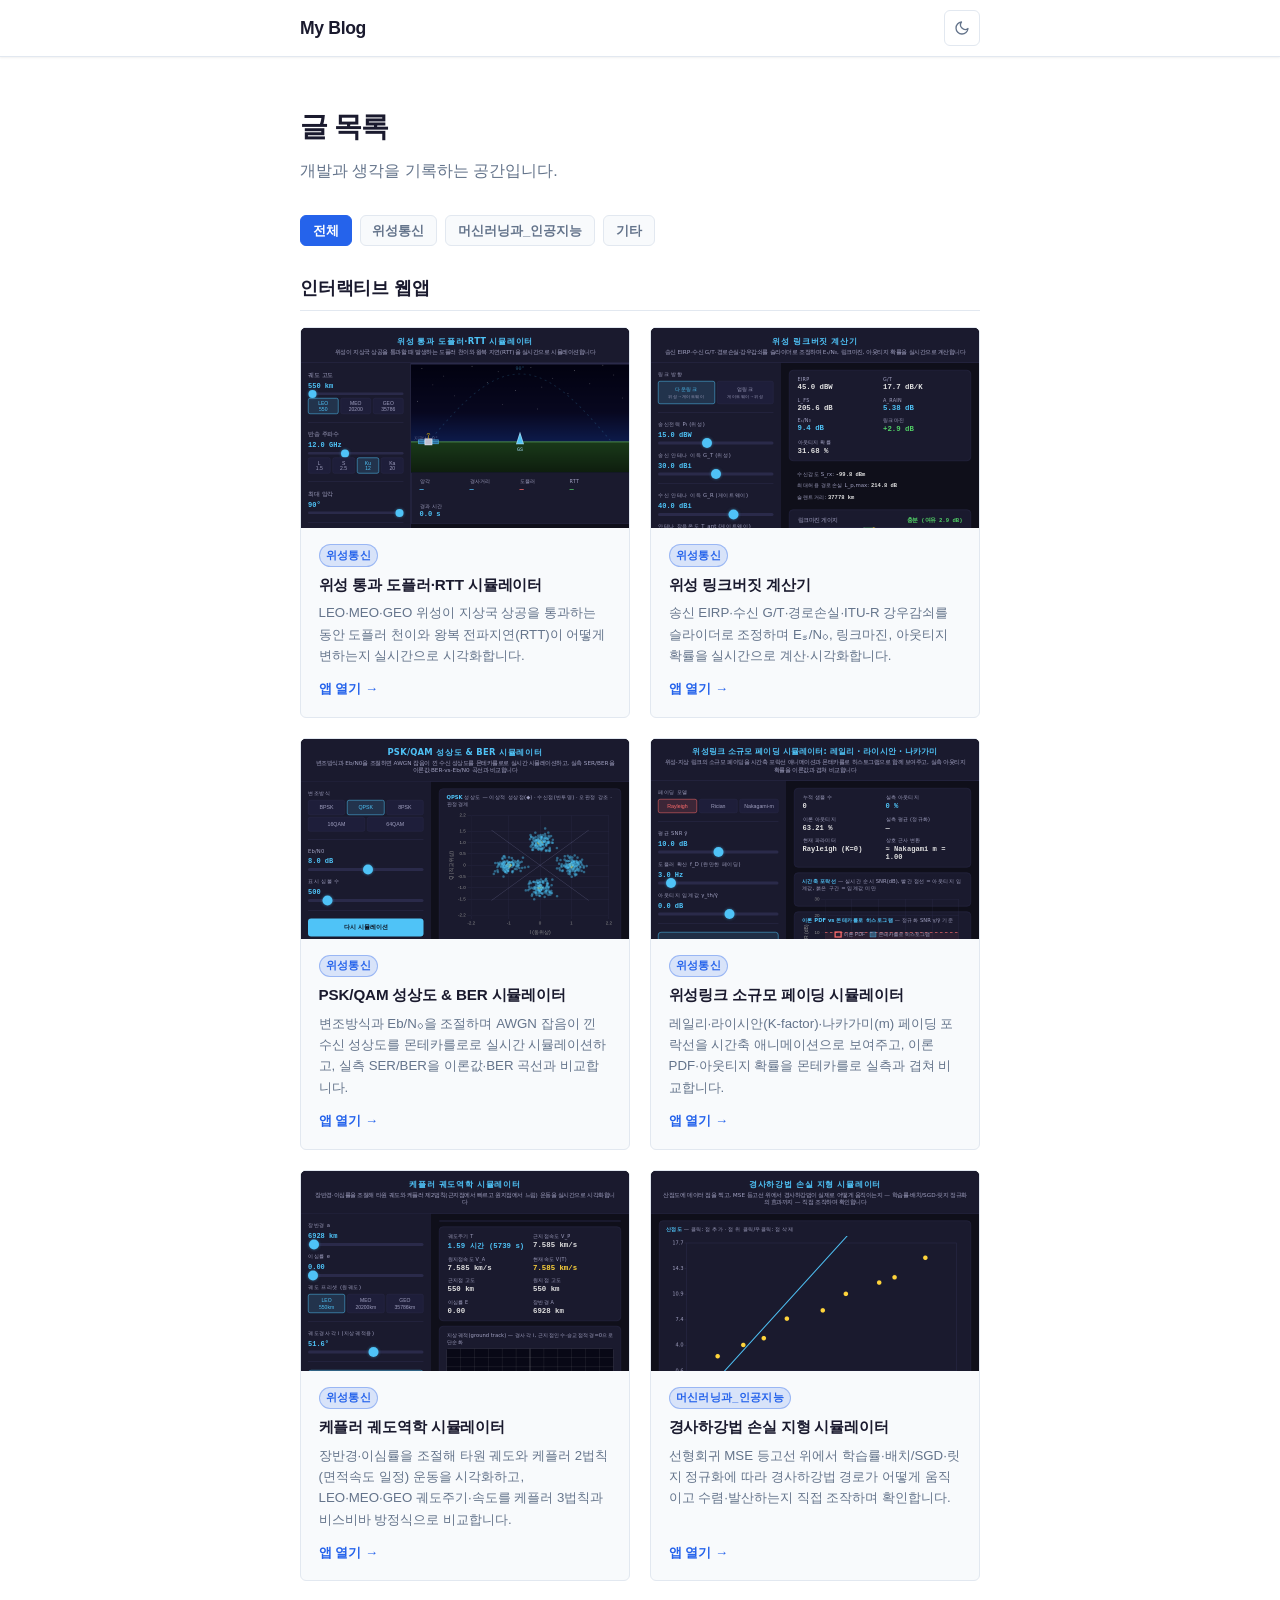
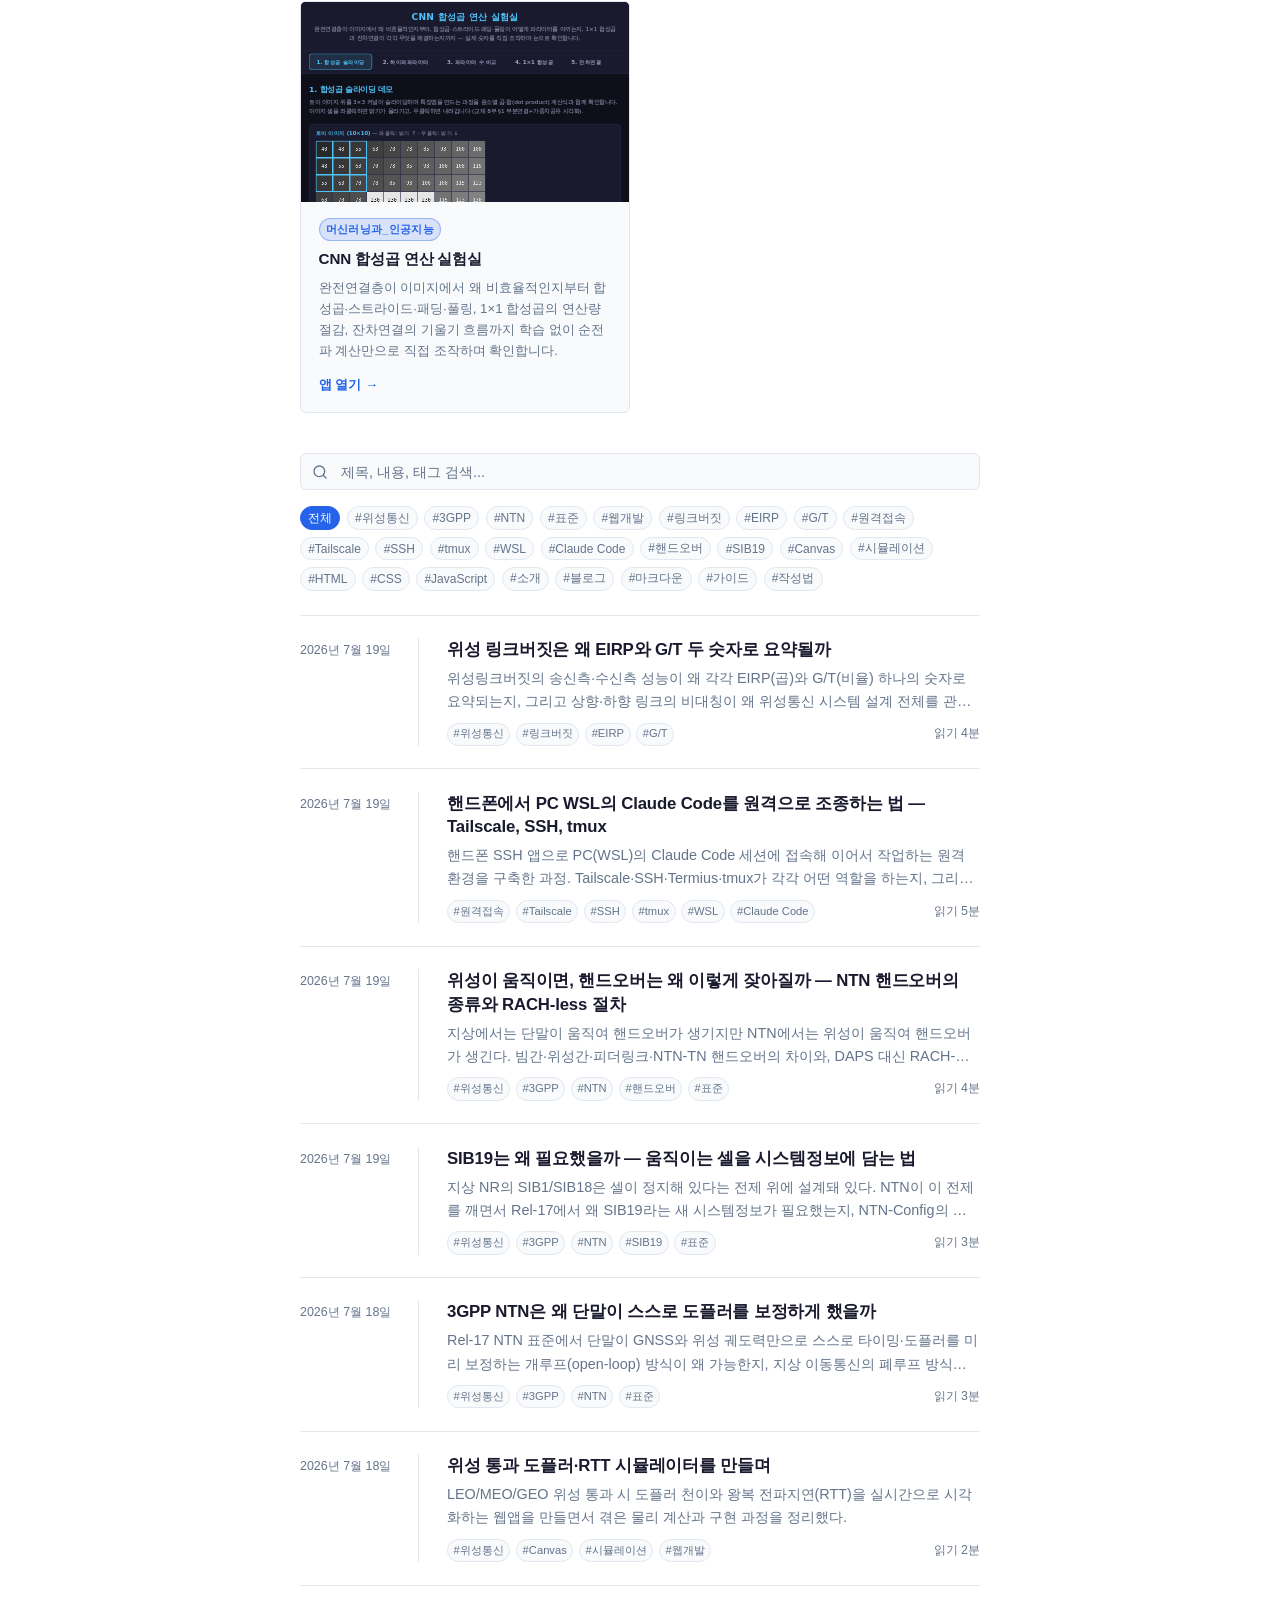
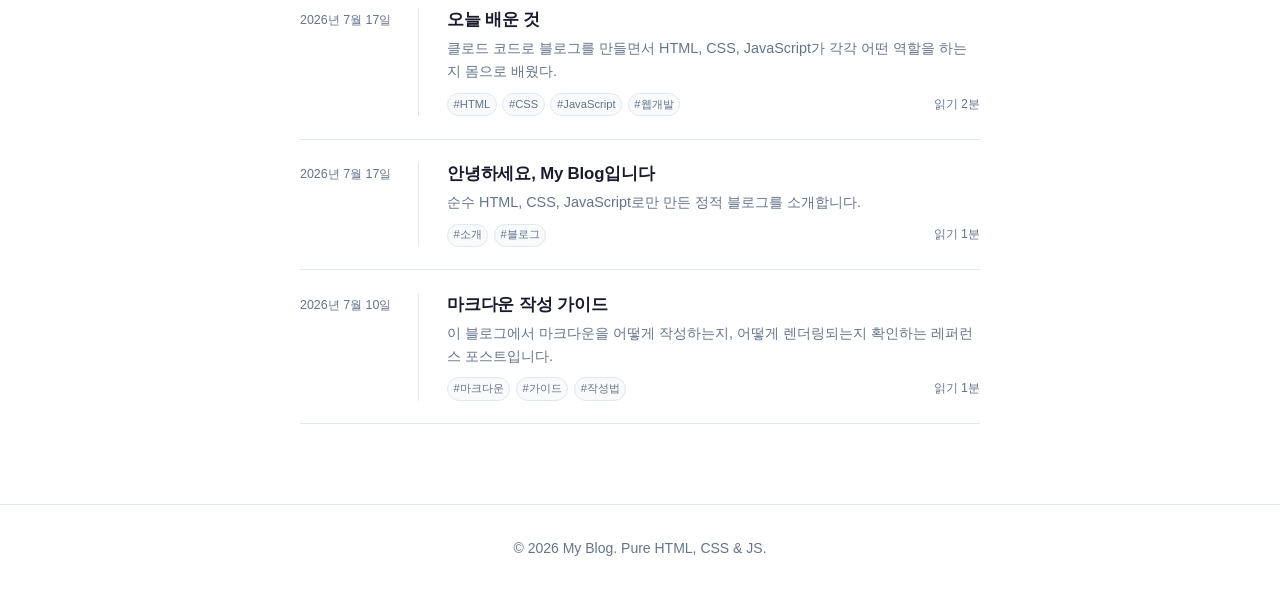
==== index.html @ fb51aaff "머신러닝 웹앱 추가: cnn-conv-lab (CNN 합성곱 연산 실험실) apps/cnn-conv-lab/: 합성곱 슬라이딩, 스트라이드/패딩/풀링, 완전연결 vs 합성곱 파라미" ====
<!DOCTYPE html>
<html lang="ko">
<head>
  <meta charset="UTF-8">
  <meta name="viewport" content="width=device-width, initial-scale=1.0">
  <title>My Blog</title>
  <link rel="stylesheet" href="css/style.css">
  <link rel="stylesheet" href="css/home.css">
  <!-- 다크 모드 깜빡임 방지: DOM 파싱 전 즉시 실행 -->
  <script src="js/theme.js"></script>
</head>
<body>
  <header class="site-header">
    <div class="container">
      <a href="index.html" class="site-title">My Blog</a>
      <div class="header-actions">
        <button id="theme-toggle" aria-label="다크 모드 전환" title="테마 전환">
          <svg class="icon-sun" width="16" height="16" viewBox="0 0 24 24" fill="none"
               stroke="currentColor" stroke-width="2" stroke-linecap="round" stroke-linejoin="round">
            <circle cx="12" cy="12" r="5"/>
            <line x1="12" y1="1" x2="12" y2="3"/>
            <line x1="12" y1="21" x2="12" y2="23"/>
            <line x1="4.22" y1="4.22" x2="5.64" y2="5.64"/>
            <line x1="18.36" y1="18.36" x2="19.78" y2="19.78"/>
            <line x1="1" y1="12" x2="3" y2="12"/>
            <line x1="21" y1="12" x2="23" y2="12"/>
            <line x1="4.22" y1="19.78" x2="5.64" y2="18.36"/>
            <line x1="18.36" y1="5.64" x2="19.78" y2="4.22"/>
          </svg>
          <svg class="icon-moon" width="16" height="16" viewBox="0 0 24 24" fill="none"
               stroke="currentColor" stroke-width="2" stroke-linecap="round" stroke-linejoin="round">
            <path d="M21 12.79A9 9 0 1 1 11.21 3 7 7 0 0 0 21 12.79z"/>
          </svg>
        </button>
      </div>
    </div>
  </header>

  <main>
    <div class="container">
      <section class="hero">
        <h1 class="hero-title">글 목록</h1>
        <p class="hero-desc">개발과 생각을 기록하는 공간입니다.</p>
      </section>

      <div id="category-filter" class="category-filter" role="group" aria-label="카테고리 필터"></div>

      <!-- 웹앱 섹션 -->
      <section class="apps-section" id="apps-section">
        <h2 class="apps-heading">인터랙티브 웹앱</h2>
        <div class="apps-grid">

          <div class="app-card" data-category="위성통신">
            <div class="app-preview">
              <iframe src="apps/doppler-sim/index.html"
                      title="위성 통과 도플러·RTT 시뮬레이터 미리보기"
                      loading="lazy"
                      scrolling="no"
                      tabindex="-1"
                      aria-hidden="true"></iframe>
              <div class="app-preview-overlay"></div>
            </div>
            <div class="app-info">
              <span class="app-badge">위성통신</span>
              <h3 class="app-title">위성 통과 도플러·RTT 시뮬레이터</h3>
              <p class="app-desc">LEO·MEO·GEO 위성이 지상국 상공을 통과하는 동안 도플러 천이와 왕복 전파지연(RTT)이 어떻게 변하는지 실시간으로 시각화합니다.</p>
              <a href="apps/doppler-sim/index.html" class="app-link" target="_blank" rel="noopener">
                앱 열기 →
              </a>
            </div>
          </div>

          <div class="app-card" data-category="위성통신">
            <div class="app-preview">
              <iframe src="apps/link-budget-calc/index.html"
                      title="위성 링크버짓 계산기 미리보기"
                      loading="lazy"
                      scrolling="no"
                      tabindex="-1"
                      aria-hidden="true"></iframe>
              <div class="app-preview-overlay"></div>
            </div>
            <div class="app-info">
              <span class="app-badge">위성통신</span>
              <h3 class="app-title">위성 링크버짓 계산기</h3>
              <p class="app-desc">송신 EIRP·수신 G/T·경로손실·ITU-R 강우감쇠를 슬라이더로 조정하며 Eₛ/N₀, 링크마진, 아웃티지 확률을 실시간으로 계산·시각화합니다.</p>
              <a href="apps/link-budget-calc/index.html" class="app-link" target="_blank" rel="noopener">
                앱 열기 →
              </a>
            </div>
          </div>

          <div class="app-card" data-category="위성통신">
            <div class="app-preview">
              <iframe src="apps/constellation-sim/index.html"
                      title="PSK/QAM 성상도 & BER 시뮬레이터 미리보기"
                      loading="lazy"
                      scrolling="no"
                      tabindex="-1"
                      aria-hidden="true"></iframe>
              <div class="app-preview-overlay"></div>
            </div>
            <div class="app-info">
              <span class="app-badge">위성통신</span>
              <h3 class="app-title">PSK/QAM 성상도 & BER 시뮬레이터</h3>
              <p class="app-desc">변조방식과 Eb/N₀을 조절하며 AWGN 잡음이 낀 수신 성상도를 몬테카를로로 실시간 시뮬레이션하고, 실측 SER/BER을 이론값·BER 곡선과 비교합니다.</p>
              <a href="apps/constellation-sim/index.html" class="app-link" target="_blank" rel="noopener">
                앱 열기 →
              </a>
            </div>
          </div>

          <div class="app-card" data-category="위성통신">
            <div class="app-preview">
              <iframe src="apps/fading-channel-sim/index.html"
                      title="위성링크 소규모 페이딩 시뮬레이터 미리보기"
                      loading="lazy"
                      scrolling="no"
                      tabindex="-1"
                      aria-hidden="true"></iframe>
              <div class="app-preview-overlay"></div>
            </div>
            <div class="app-info">
              <span class="app-badge">위성통신</span>
              <h3 class="app-title">위성링크 소규모 페이딩 시뮬레이터</h3>
              <p class="app-desc">레일리·라이시안(K-factor)·나카가미(m) 페이딩 포락선을 시간축 애니메이션으로 보여주고, 이론 PDF·아웃티지 확률을 몬테카를로 실측과 겹쳐 비교합니다.</p>
              <a href="apps/fading-channel-sim/index.html" class="app-link" target="_blank" rel="noopener">
                앱 열기 →
              </a>
            </div>
          </div>

          <div class="app-card" data-category="위성통신">
            <div class="app-preview">
              <iframe src="apps/kepler-orbit-sim/index.html"
                      title="케플러 궤도역학 시뮬레이터 미리보기"
                      loading="lazy"
                      scrolling="no"
                      tabindex="-1"
                      aria-hidden="true"></iframe>
              <div class="app-preview-overlay"></div>
            </div>
            <div class="app-info">
              <span class="app-badge">위성통신</span>
              <h3 class="app-title">케플러 궤도역학 시뮬레이터</h3>
              <p class="app-desc">장반경·이심률을 조절해 타원 궤도와 케플러 2법칙(면적속도 일정) 운동을 시각화하고, LEO·MEO·GEO 궤도주기·속도를 케플러 3법칙과 비스비바 방정식으로 비교합니다.</p>
              <a href="apps/kepler-orbit-sim/index.html" class="app-link" target="_blank" rel="noopener">
                앱 열기 →
              </a>
            </div>
          </div>

          <div class="app-card" data-category="머신러닝과_인공지능">
            <div class="app-preview">
              <iframe src="apps/gradient-descent-lab/index.html"
                      title="경사하강법 손실 지형 시뮬레이터 미리보기"
                      loading="lazy"
                      scrolling="no"
                      tabindex="-1"
                      aria-hidden="true"></iframe>
              <div class="app-preview-overlay"></div>
            </div>
            <div class="app-info">
              <span class="app-badge">머신러닝과_인공지능</span>
              <h3 class="app-title">경사하강법 손실 지형 시뮬레이터</h3>
              <p class="app-desc">선형회귀 MSE 등고선 위에서 학습률·배치/SGD·릿지 정규화에 따라 경사하강법 경로가 어떻게 움직이고 수렴·발산하는지 직접 조작하며 확인합니다.</p>
              <a href="apps/gradient-descent-lab/index.html" class="app-link" target="_blank" rel="noopener">
                앱 열기 →
              </a>
            </div>
          </div>

          <div class="app-card" data-category="머신러닝과_인공지능">
            <div class="app-preview">
              <iframe src="apps/cnn-conv-lab/index.html"
                      title="CNN 합성곱 연산 실험실 미리보기"
                      loading="lazy"
                      scrolling="no"
                      tabindex="-1"
                      aria-hidden="true"></iframe>
              <div class="app-preview-overlay"></div>
            </div>
            <div class="app-info">
              <span class="app-badge">머신러닝과_인공지능</span>
              <h3 class="app-title">CNN 합성곱 연산 실험실</h3>
              <p class="app-desc">완전연결층이 이미지에서 왜 비효율적인지부터 합성곱·스트라이드·패딩·풀링, 1×1 합성곱의 연산량 절감, 잔차연결의 기울기 흐름까지 학습 없이 순전파 계산만으로 직접 조작하며 확인합니다.</p>
              <a href="apps/cnn-conv-lab/index.html" class="app-link" target="_blank" rel="noopener">
                앱 열기 →
              </a>
            </div>
          </div>

        </div>
      </section>

      <div class="toolbar">
        <div class="search-wrap">
          <svg class="search-icon" width="16" height="16" viewBox="0 0 24 24" fill="none"
               stroke="currentColor" stroke-width="2" stroke-linecap="round" stroke-linejoin="round">
            <circle cx="11" cy="11" r="8"/>
            <line x1="21" y1="21" x2="16.65" y2="16.65"/>
          </svg>
          <input id="search" type="search" class="search-input"
                 placeholder="제목, 내용, 태그 검색..." autocomplete="off">
        </div>
      </div>

      <div id="tag-filter" class="tag-filter" role="group" aria-label="태그 필터"></div>

      <div id="post-list" class="archive" aria-live="polite">
        <p class="loading-msg">포스트를 불러오는 중...</p>
      </div>
    </div>
  </main>

  <footer class="site-footer">
    <div class="container">
      <p>&copy; 2026 My Blog. Pure HTML, CSS &amp; JS.</p>
    </div>
  </footer>

  <script src="js/home.js"></script>
</body>
</html>
---- css/style.css ----
/* ──────────────────────────────────────────
   CSS 변수 — 라이트 테마 (기본)
────────────────────────────────────────── */
:root {
  --bg:           #ffffff;
  --bg-secondary: #f8fafc;
  --bg-hover:     #f1f5f9;
  --text:         #1a1a2e;
  --text-muted:   #64748b;
  --accent:       #2563eb;
  --accent-hover: #1d4ed8;
  --border:       #e2e8f0;
  --code-bg:      #f1f5f9;
  --shadow-sm:    0 1px 2px rgba(0,0,0,.06);
  --shadow:       0 2px 8px rgba(0,0,0,.08);

  --font-body: -apple-system, BlinkMacSystemFont, 'Segoe UI', 'Noto Sans KR',
               'Apple SD Gothic Neo', sans-serif;
  --font-mono: 'JetBrains Mono', 'Fira Code', 'Cascadia Code', 'Consolas', monospace;

  --max-width: 720px;
  --radius:    6px;
  --transition: 0.15s ease;
}

/* 다크 테마 — 수동 토글 */
:root[data-theme="dark"] {
  --bg:           #0f172a;
  --bg-secondary: #1e293b;
  --bg-hover:     #273548;
  --text:         #e2e8f0;
  --text-muted:   #94a3b8;
  --accent:       #60a5fa;
  --accent-hover: #93c5fd;
  --border:       #334155;
  --code-bg:      #1e293b;
  --shadow-sm:    0 1px 2px rgba(0,0,0,.3);
  --shadow:       0 2px 8px rgba(0,0,0,.4);
}

/* 다크 테마 — 시스템 설정 (수동 라이트 고정이 아닌 경우) */
@media (prefers-color-scheme: dark) {
  :root:not([data-theme="light"]) {
    --bg:           #0f172a;
    --bg-secondary: #1e293b;
    --bg-hover:     #273548;
    --text:         #e2e8f0;
    --text-muted:   #94a3b8;
    --accent:       #60a5fa;
    --accent-hover: #93c5fd;
    --border:       #334155;
    --code-bg:      #1e293b;
    --shadow-sm:    0 1px 2px rgba(0,0,0,.3);
    --shadow:       0 2px 8px rgba(0,0,0,.4);
  }
}

/* ──────────────────────────────────────────
   리셋 & 기본
────────────────────────────────────────── */
*, *::before, *::after {
  box-sizing: border-box;
  margin: 0;
  padding: 0;
}

html {
  scroll-behavior: smooth;
}

body {
  background-color: var(--bg);
  color: var(--text);
  font-family: var(--font-body);
  font-size: 16px;
  line-height: 1.6;
  transition: background-color var(--transition), color var(--transition);
  -webkit-font-smoothing: antialiased;
}

a {
  color: var(--accent);
  text-decoration: none;
  transition: color var(--transition);
}
a:hover {
  color: var(--accent-hover);
}

img {
  max-width: 100%;
  height: auto;
  display: block;
}

/* ──────────────────────────────────────────
   레이아웃 컨테이너
────────────────────────────────────────── */
.container {
  max-width: var(--max-width);
  margin: 0 auto;
  padding: 0 1.25rem;
}

/* ──────────────────────────────────────────
   사이트 헤더
────────────────────────────────────────── */
.site-header {
  position: sticky;
  top: 0;
  z-index: 100;
  background: var(--bg);
  border-bottom: 1px solid var(--border);
  box-shadow: var(--shadow-sm);
  transition: background-color var(--transition), border-color var(--transition);
}

.site-header .container {
  display: flex;
  align-items: center;
  justify-content: space-between;
  height: 56px;
}

.site-title {
  font-size: 1.1rem;
  font-weight: 700;
  color: var(--text);
  letter-spacing: -0.02em;
}
.site-title:hover {
  color: var(--accent);
}

.header-actions {
  display: flex;
  align-items: center;
  gap: 0.5rem;
}

/* ──────────────────────────────────────────
   다크 모드 토글 버튼
────────────────────────────────────────── */
#theme-toggle {
  display: flex;
  align-items: center;
  justify-content: center;
  width: 36px;
  height: 36px;
  border: 1px solid var(--border);
  border-radius: var(--radius);
  background: transparent;
  color: var(--text-muted);
  cursor: pointer;
  transition: background-color var(--transition), border-color var(--transition),
              color var(--transition);
  font-size: 1rem;
}
#theme-toggle:hover {
  background: var(--bg-hover);
  color: var(--text);
}
/* 현재 테마에 맞는 아이콘만 보임 */
#theme-toggle .icon-sun  { display: none; }
#theme-toggle .icon-moon { display: block; }
:root[data-theme="dark"] #theme-toggle .icon-sun  { display: block; }
:root[data-theme="dark"] #theme-toggle .icon-moon { display: none; }
@media (prefers-color-scheme: dark) {
  :root:not([data-theme="light"]) #theme-toggle .icon-sun  { display: block; }
  :root:not([data-theme="light"]) #theme-toggle .icon-moon { display: none; }
}

/* ──────────────────────────────────────────
   사이트 푸터
────────────────────────────────────────── */
.site-footer {
  margin-top: 5rem;
  padding: 2rem 0;
  border-top: 1px solid var(--border);
  text-align: center;
  color: var(--text-muted);
  font-size: 0.875rem;
}

/* ──────────────────────────────────────────
   태그 칩
────────────────────────────────────────── */
.tag-chip {
  display: inline-block;
  padding: 0.2em 0.6em;
  background: var(--bg-secondary);
  border: 1px solid var(--border);
  border-radius: 999px;
  font-size: 0.75rem;
  color: var(--text-muted);
  cursor: pointer;
  transition: background-color var(--transition), border-color var(--transition),
              color var(--transition);
  white-space: nowrap;
}
.tag-chip:hover,
.tag-chip.active {
  background: var(--accent);
  border-color: var(--accent);
  color: #fff;
}

/* ──────────────────────────────────────────
   highlight.js 테마 전환
────────────────────────────────────────── */
.hljs-theme-dark  { display: none; }
.hljs-theme-light { display: block; }

:root[data-theme="dark"] .hljs-theme-dark  { display: block; }
:root[data-theme="dark"] .hljs-theme-light { display: none; }
@media (prefers-color-scheme: dark) {
  :root:not([data-theme="light"]) .hljs-theme-dark  { display: block; }
  :root:not([data-theme="light"]) .hljs-theme-light { display: none; }
}

/* ──────────────────────────────────────────
   반응형 공통
────────────────────────────────────────── */
@media (max-width: 640px) {
  .site-header .container {
    height: 50px;
  }
  .site-title {
    font-size: 1rem;
  }
}
---- css/home.css ----
/* ──────────────────────────────────────────
   홈 — 히어로
────────────────────────────────────────── */
.hero {
  padding: 3rem 0 2rem;
}

.hero-title {
  font-size: 1.75rem;
  font-weight: 700;
  letter-spacing: -0.03em;
  color: var(--text);
}

.hero-desc {
  margin-top: 0.5rem;
  color: var(--text-muted);
  font-size: 1rem;
}

/* ──────────────────────────────────────────
   카테고리 필터
────────────────────────────────────────── */
.category-filter {
  display: flex;
  flex-wrap: wrap;
  gap: 0.5rem;
  margin-bottom: 1.75rem;
  min-height: 1px;
}

.category-tab {
  display: inline-block;
  padding: 0.4em 0.9em;
  background: var(--bg-secondary);
  border: 1px solid var(--border);
  border-radius: var(--radius);
  font-size: 0.82rem;
  font-weight: 600;
  color: var(--text-muted);
  cursor: pointer;
  transition: background-color var(--transition), border-color var(--transition),
              color var(--transition);
  white-space: nowrap;
}

.category-tab:hover,
.category-tab.active {
  background: var(--accent);
  border-color: var(--accent);
  color: #fff;
}

/* ──────────────────────────────────────────
   웹앱 섹션
────────────────────────────────────────── */
.apps-section {
  margin-bottom: 2.5rem;
}

.apps-heading {
  font-size: 1.1rem;
  font-weight: 700;
  color: var(--text);
  letter-spacing: -0.01em;
  margin-bottom: 1rem;
  padding-bottom: 0.5rem;
  border-bottom: 1px solid var(--border);
}

.apps-grid {
  display: grid;
  grid-template-columns: repeat(auto-fill, minmax(300px, 1fr));
  gap: 1.25rem;
}

.app-card {
  border: 1px solid var(--border);
  border-radius: var(--radius);
  overflow: hidden;
  background: var(--bg-secondary);
  transition: border-color var(--transition), box-shadow var(--transition);
  display: flex;
  flex-direction: column;
}

.app-card:hover {
  border-color: var(--accent);
  box-shadow: 0 4px 16px color-mix(in srgb, var(--accent) 12%, transparent);
}

.app-preview {
  position: relative;
  height: 200px;
  overflow: hidden;
  background: #0f0f1a;
}

.app-preview iframe {
  width: 200%;
  height: 200%;
  transform: scale(0.5);
  transform-origin: top left;
  border: none;
  pointer-events: none;
  display: block;
}

.app-preview-overlay {
  position: absolute;
  inset: 0;
  cursor: default;
}

.app-info {
  padding: 1rem 1.1rem 1.1rem;
  display: flex;
  flex-direction: column;
  gap: 0.45rem;
  flex: 1;
}

.app-badge {
  display: inline-block;
  font-size: 0.68rem;
  font-weight: 600;
  padding: 0.15em 0.55em;
  background: color-mix(in srgb, var(--accent) 15%, transparent);
  color: var(--accent);
  border: 1px solid color-mix(in srgb, var(--accent) 35%, transparent);
  border-radius: 999px;
  letter-spacing: 0.03em;
  align-self: flex-start;
}

.app-title {
  font-size: 0.95rem;
  font-weight: 600;
  color: var(--text);
  line-height: 1.4;
  letter-spacing: -0.01em;
}

.app-desc {
  font-size: 0.83rem;
  color: var(--text-muted);
  line-height: 1.6;
  flex: 1;
}

.app-link {
  display: inline-block;
  margin-top: 0.3rem;
  font-size: 0.82rem;
  font-weight: 600;
  color: var(--accent);
  text-decoration: none;
  transition: opacity var(--transition);
}

.app-link:hover {
  opacity: 0.75;
}

@media (max-width: 640px) {
  .apps-grid {
    grid-template-columns: 1fr;
  }
  .app-preview {
    height: 170px;
  }
}

/* ──────────────────────────────────────────
   툴바 (검색)
────────────────────────────────────────── */
.toolbar {
  margin-bottom: 1rem;
}

.search-wrap {
  position: relative;
}

.search-icon {
  position: absolute;
  left: 0.75rem;
  top: 50%;
  transform: translateY(-50%);
  color: var(--text-muted);
  pointer-events: none;
}

.search-input {
  width: 100%;
  padding: 0.6rem 1rem 0.6rem 2.5rem;
  background: var(--bg-secondary);
  border: 1px solid var(--border);
  border-radius: var(--radius);
  color: var(--text);
  font-family: var(--font-body);
  font-size: 0.9rem;
  transition: border-color var(--transition), box-shadow var(--transition);
  -webkit-appearance: none;
  appearance: none;
}

.search-input:focus {
  outline: none;
  border-color: var(--accent);
  box-shadow: 0 0 0 3px color-mix(in srgb, var(--accent) 15%, transparent);
}

.search-input::placeholder {
  color: var(--text-muted);
}

/* ──────────────────────────────────────────
   태그 필터
────────────────────────────────────────── */
.tag-filter {
  display: flex;
  flex-wrap: wrap;
  gap: 0.4rem;
  margin-bottom: 1.5rem;
  min-height: 1px;
}

/* ──────────────────────────────────────────
   아카이브 목록
────────────────────────────────────────── */
.archive {
  display: flex;
  flex-direction: column;
}

.loading-msg,
.empty-msg {
  padding: 3rem 0;
  text-align: center;
  color: var(--text-muted);
}

/* ──────────────────────────────────────────
   아카이브 행 — 날짜 | 구분선 | 내용
────────────────────────────────────────── */
.archive-row {
  display: grid;
  grid-template-columns: 90px 1px 1fr;
  gap: 0 1.75rem;
  padding: 1.4rem 0;
  border-bottom: 1px solid var(--border);
  text-decoration: none;
  color: var(--text);
  align-items: start;
  transition: background-color var(--transition);
}

.archive-row:first-child {
  border-top: 1px solid var(--border);
}

.archive-row:hover {
  background: var(--bg-hover);
  margin: 0 -1.25rem;
  padding-left: 1.25rem;
  padding-right: 1.25rem;
}

/* 날짜 열 */
.archive-date {
  font-size: 0.78rem;
  color: var(--text-muted);
  font-variant-numeric: tabular-nums;
  padding-top: 3px;
  line-height: 1.6;
  white-space: nowrap;
}

/* 구분선 */
.archive-sep {
  width: 1px;
  background: var(--border);
  align-self: stretch;
  transition: background-color var(--transition);
}

.archive-row:hover .archive-sep {
  background: var(--accent);
}

/* 내용 열 */
.archive-body {
  min-width: 0;
}

.archive-title {
  font-size: 1.05rem;
  font-weight: 600;
  color: var(--text);
  line-height: 1.4;
  letter-spacing: -0.01em;
  display: block;
  margin-bottom: 0.35rem;
  transition: color var(--transition);
}

.archive-row:hover .archive-title {
  color: var(--accent);
}

.archive-desc {
  font-size: 0.9rem;
  color: var(--text-muted);
  line-height: 1.6;
  margin-bottom: 0.6rem;
  display: -webkit-box;
  -webkit-line-clamp: 2;
  -webkit-box-orient: vertical;
  overflow: hidden;
}

.archive-meta {
  display: flex;
  align-items: center;
  gap: 0.35rem;
  flex-wrap: wrap;
}

.archive-meta .tag-chip {
  font-size: 0.7rem;
  padding: 0.15em 0.5em;
  cursor: default;
  pointer-events: none;
}

.archive-time {
  font-size: 0.775rem;
  color: var(--text-muted);
  margin-left: auto;
  white-space: nowrap;
  flex-shrink: 0;
}

/* ──────────────────────────────────────────
   반응형
────────────────────────────────────────── */
@media (max-width: 640px) {
  .hero {
    padding: 2rem 0 1.5rem;
  }
  .hero-title {
    font-size: 1.4rem;
  }
  .archive-row {
    grid-template-columns: 1fr;
    gap: 0.25rem;
  }
  .archive-sep { display: none; }
  .archive-date { font-size: 0.72rem; }
  .archive-row:hover {
    margin: 0 -1.25rem;
    padding-left: 1.25rem;
    padding-right: 1.25rem;
  }
  .archive-time { margin-left: 0; }
}
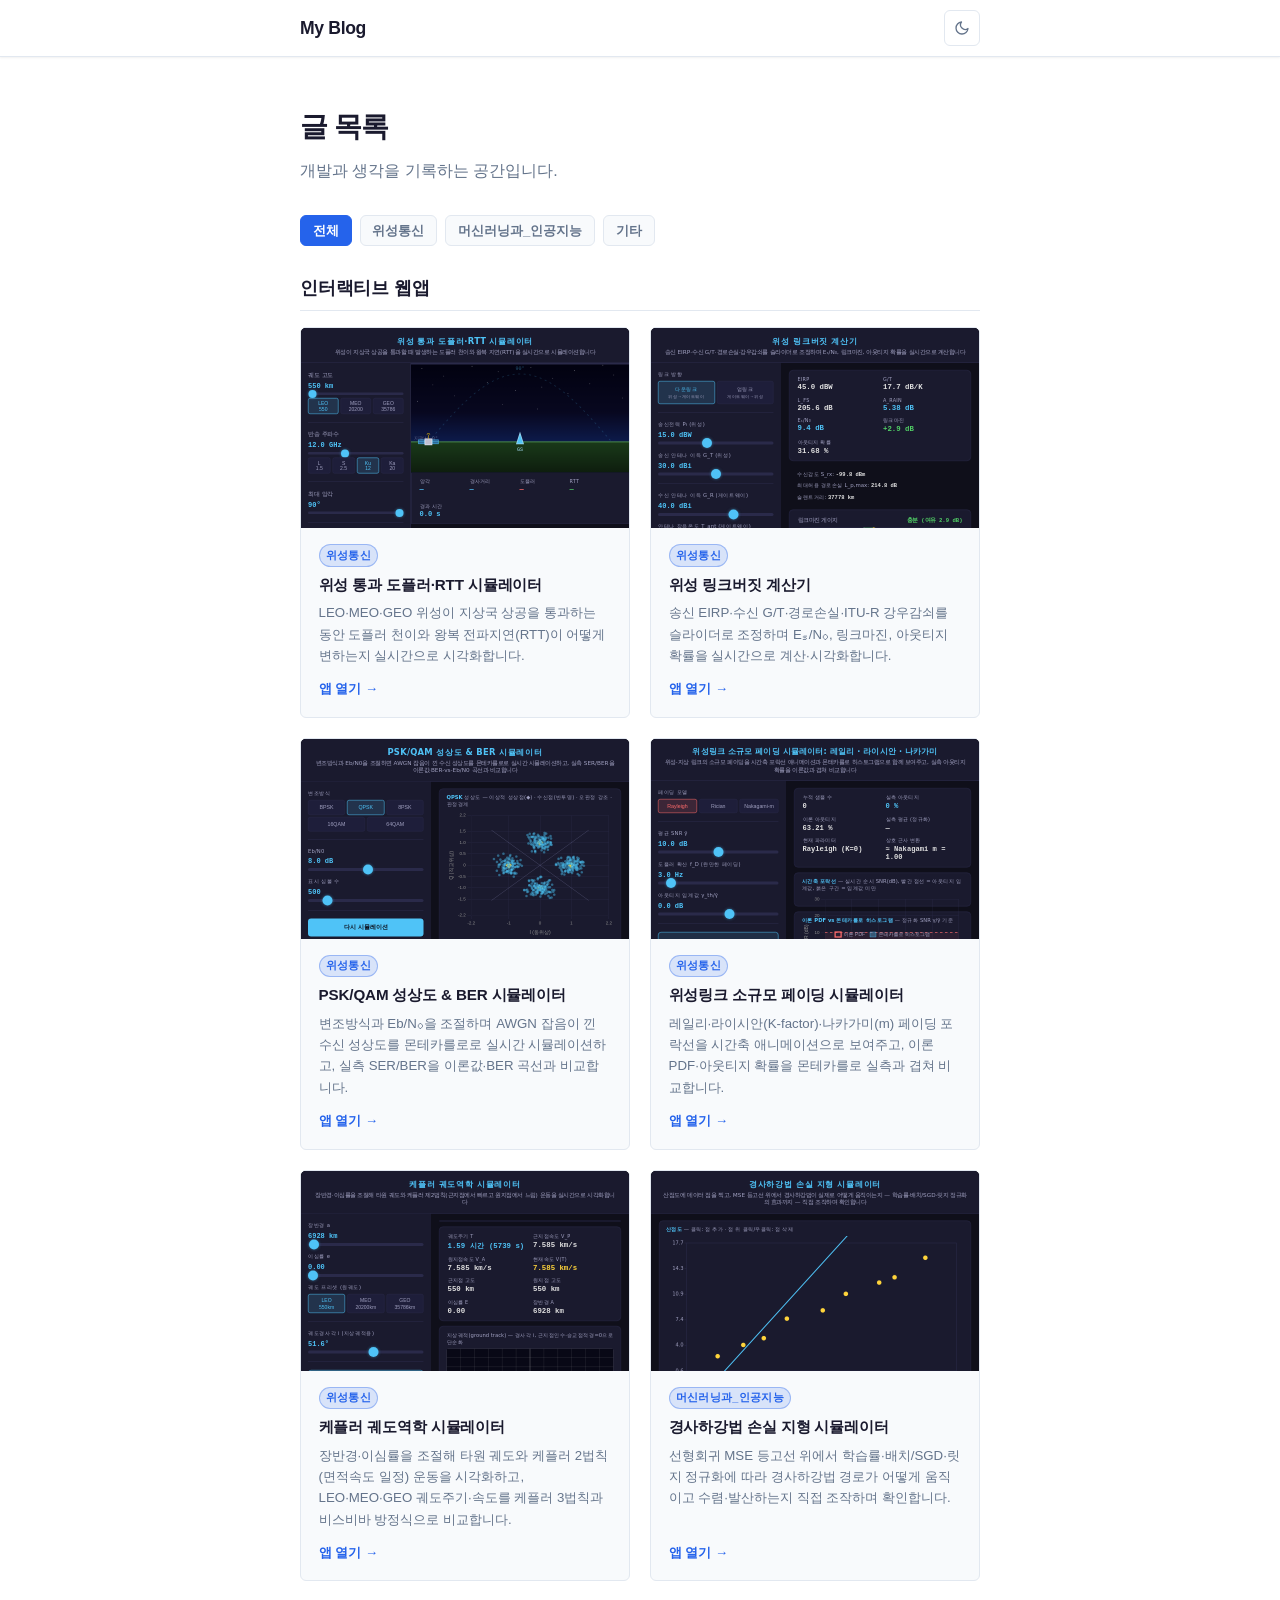
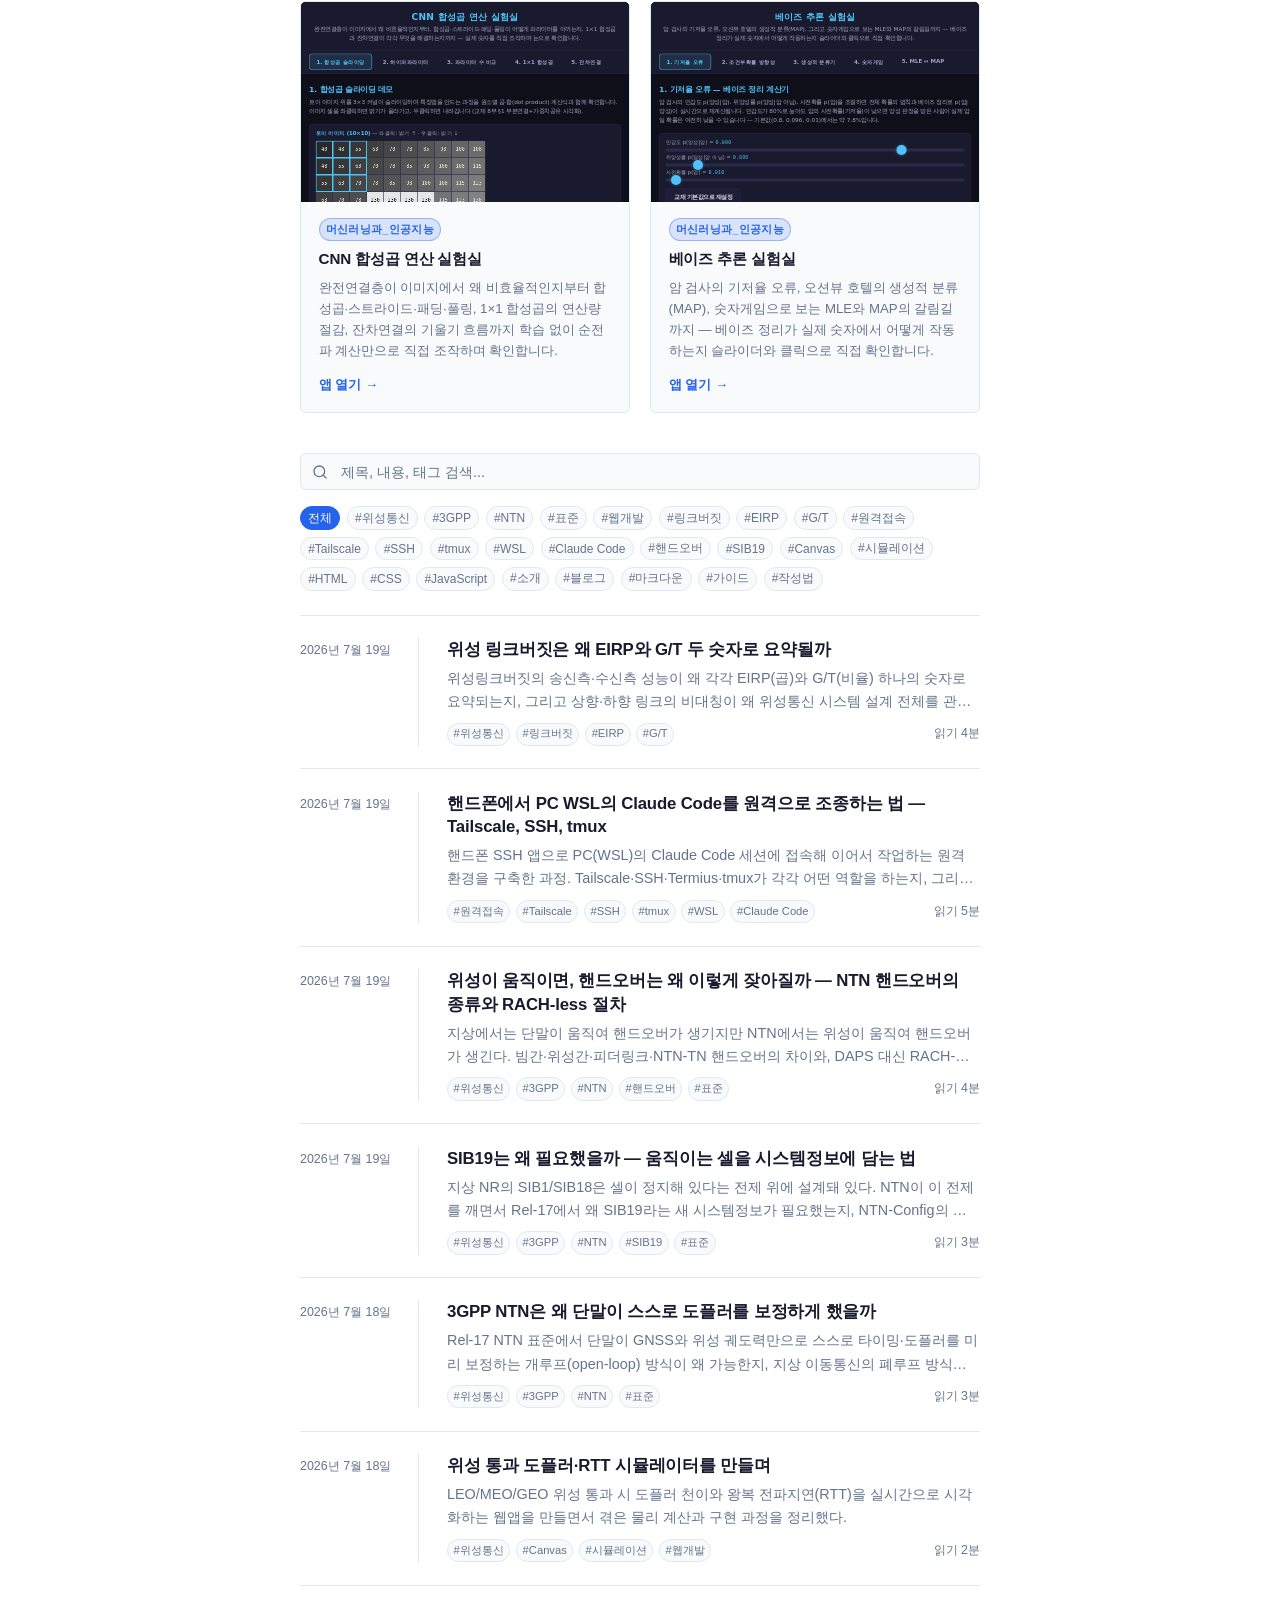
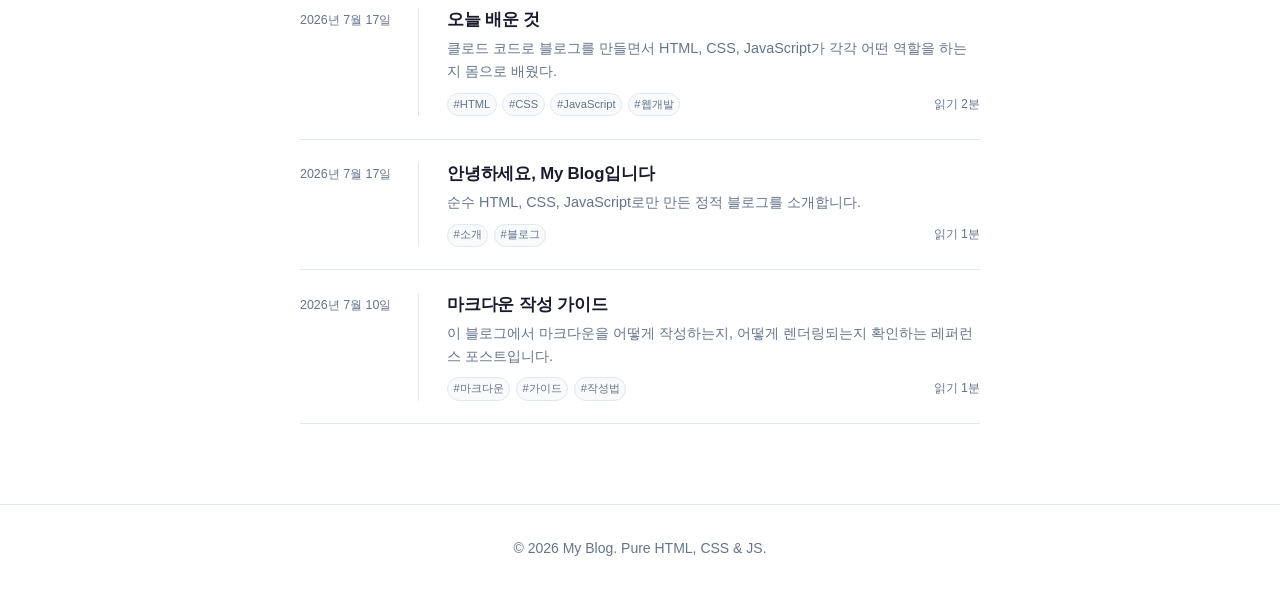
==== commit 2185c0dc: "머신러닝 웹앱 추가: bayes-inference-lab (베이즈 추론 실험실) 암 검사 기저율 오류, 오션뷰 호텔 생성적 분류(MAP), 숫자게임으로 보는 MLE-MAP 갈림길까" ====
--- a/index.html
+++ b/index.html
@@ -190,6 +190,26 @@
             </div>
           </div>
 
+          <div class="app-card" data-category="머신러닝과_인공지능">
+            <div class="app-preview">
+              <iframe src="apps/bayes-inference-lab/index.html"
+                      title="베이즈 추론 실험실 미리보기"
+                      loading="lazy"
+                      scrolling="no"
+                      tabindex="-1"
+                      aria-hidden="true"></iframe>
+              <div class="app-preview-overlay"></div>
+            </div>
+            <div class="app-info">
+              <span class="app-badge">머신러닝과_인공지능</span>
+              <h3 class="app-title">베이즈 추론 실험실</h3>
+              <p class="app-desc">암 검사의 기저율 오류, 오션뷰 호텔의 생성적 분류(MAP), 숫자게임으로 보는 MLE와 MAP의 갈림길까지 — 베이즈 정리가 실제 숫자에서 어떻게 작동하는지 슬라이더와 클릭으로 직접 확인합니다.</p>
+              <a href="apps/bayes-inference-lab/index.html" class="app-link" target="_blank" rel="noopener">
+                앱 열기 →
+              </a>
+            </div>
+          </div>
+
         </div>
       </section>
 
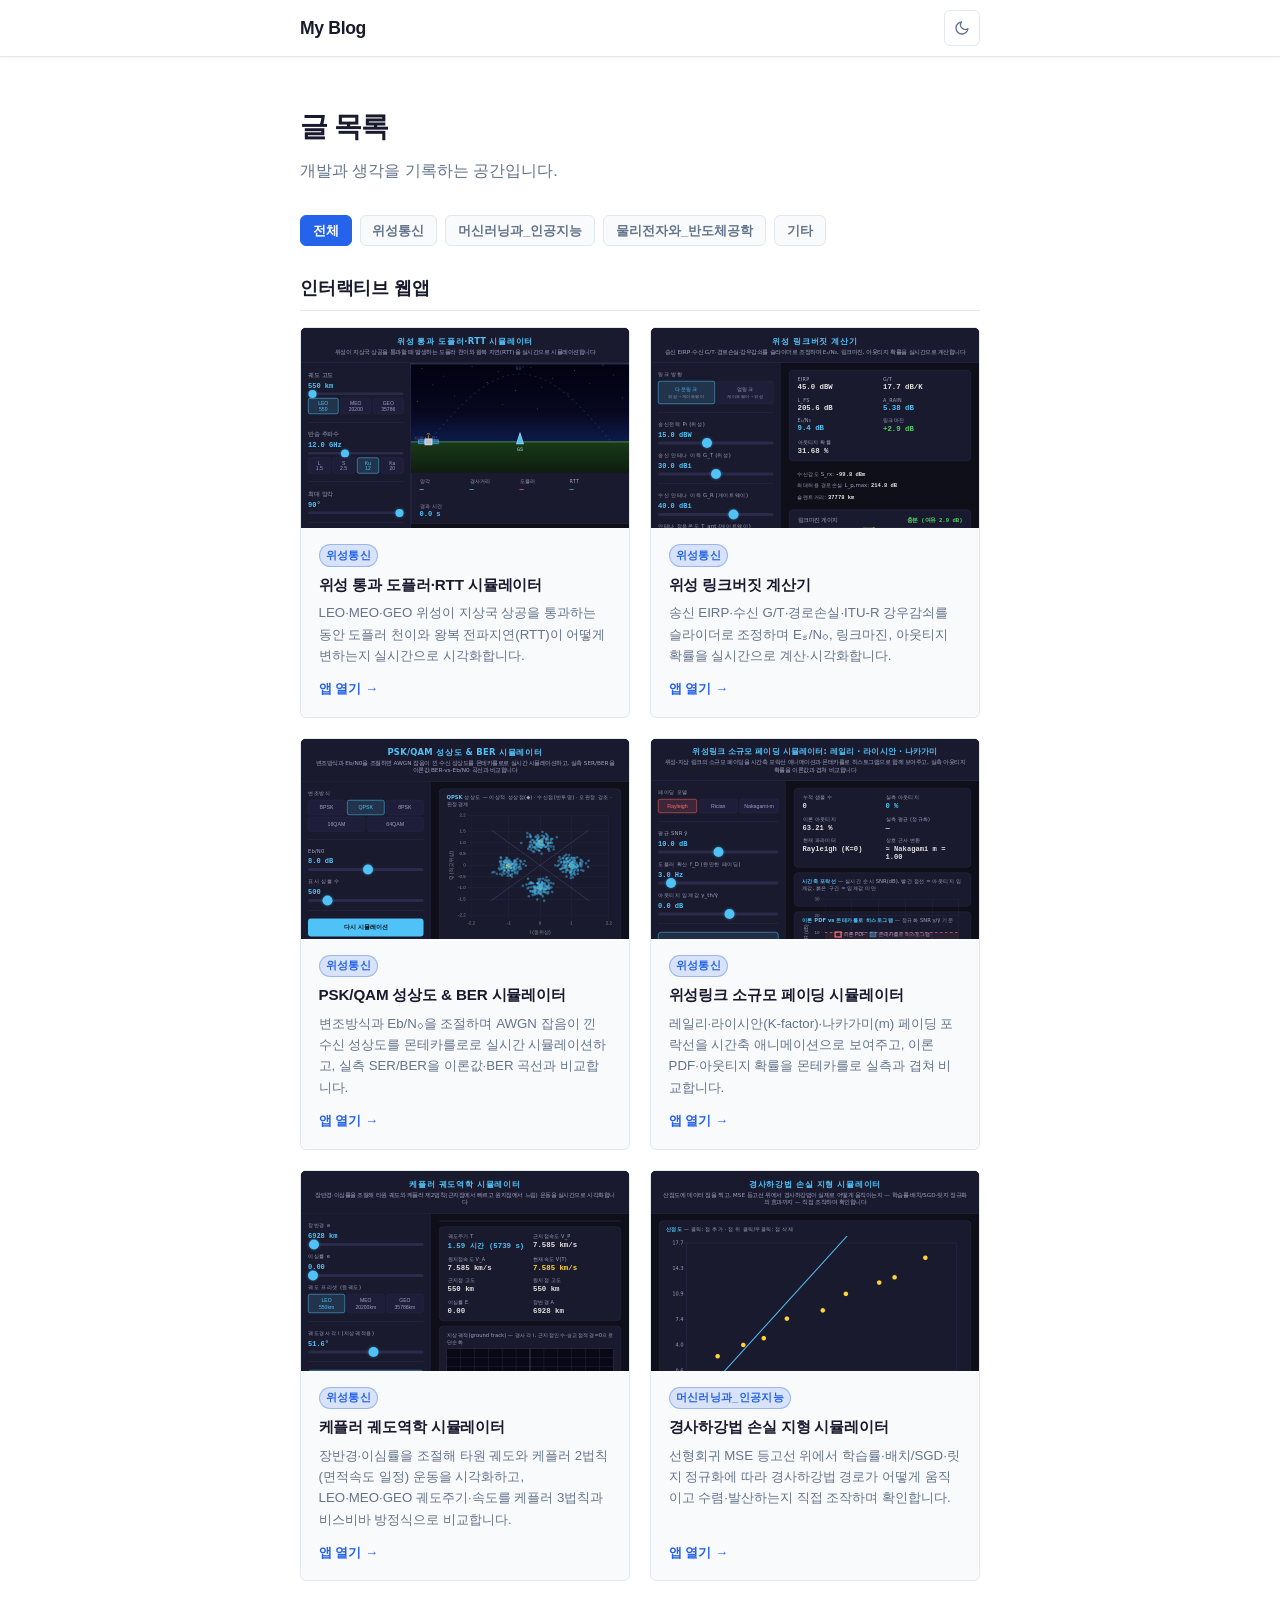
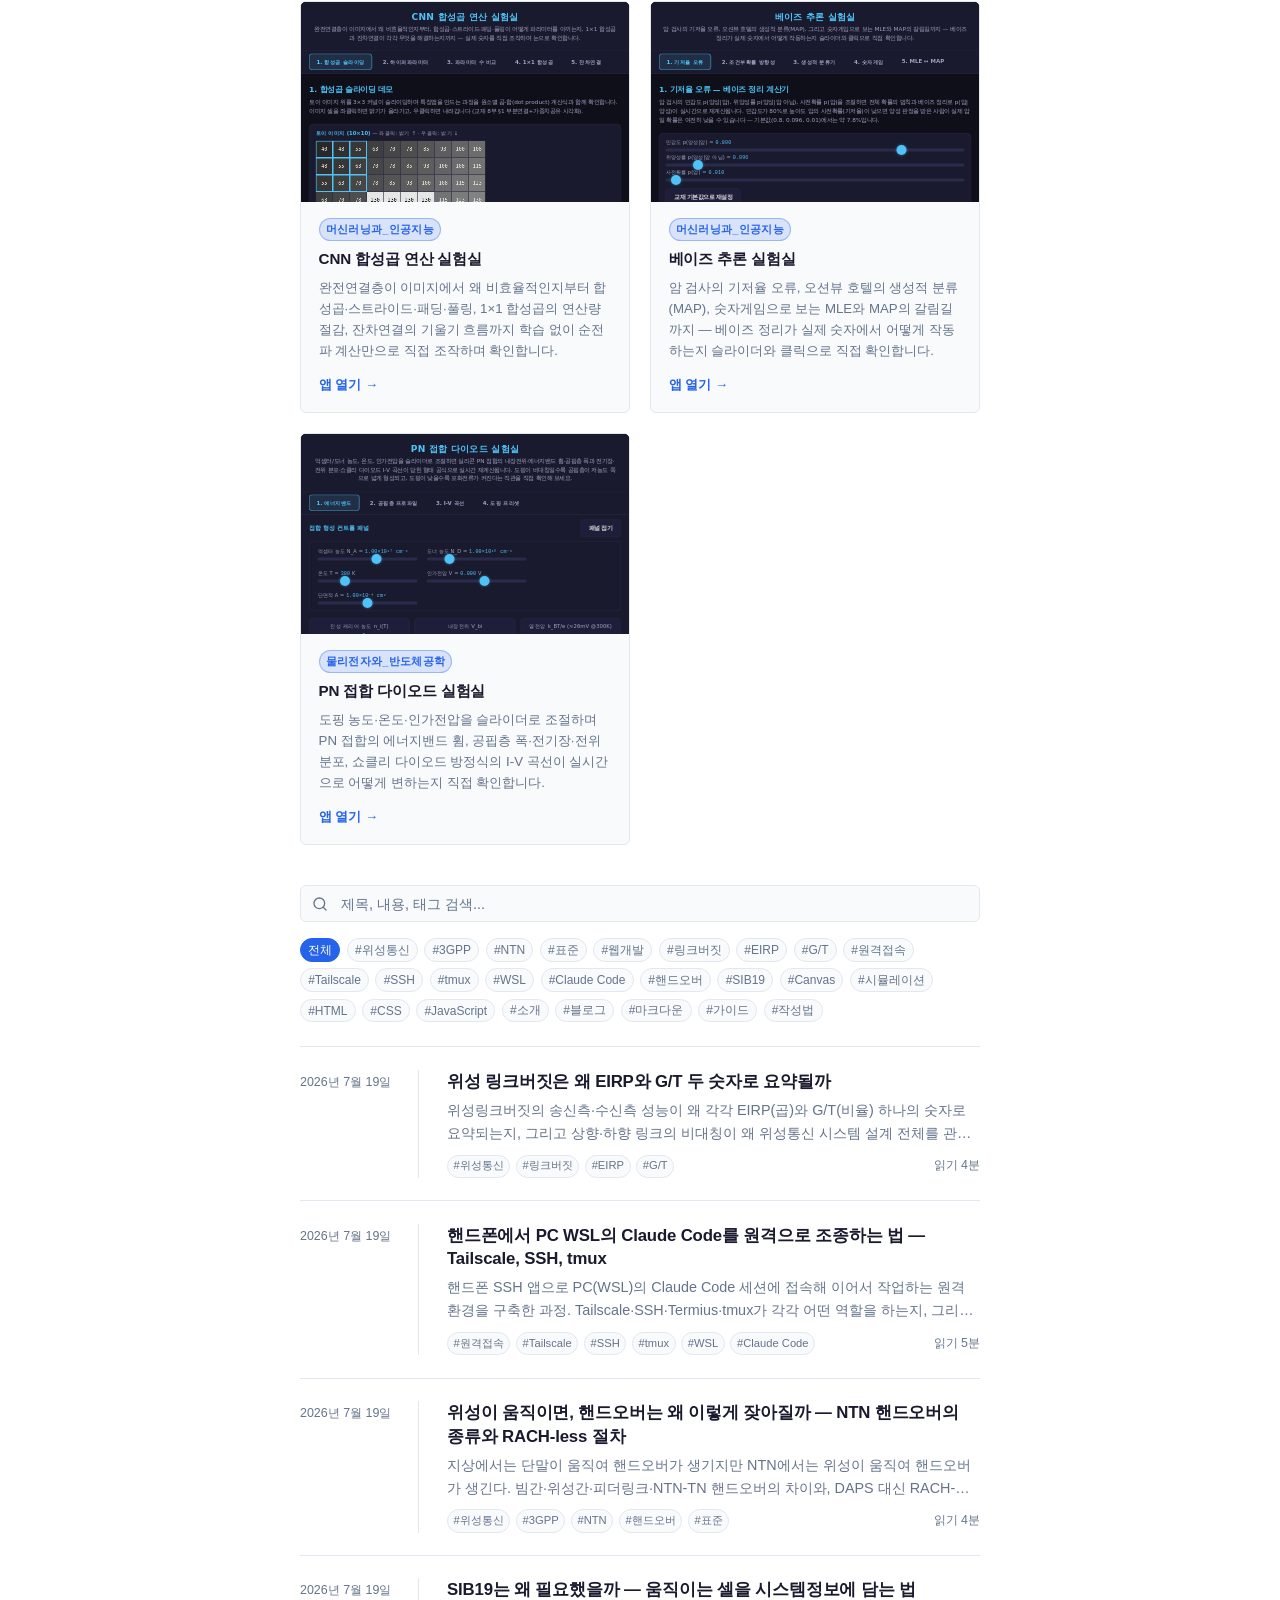
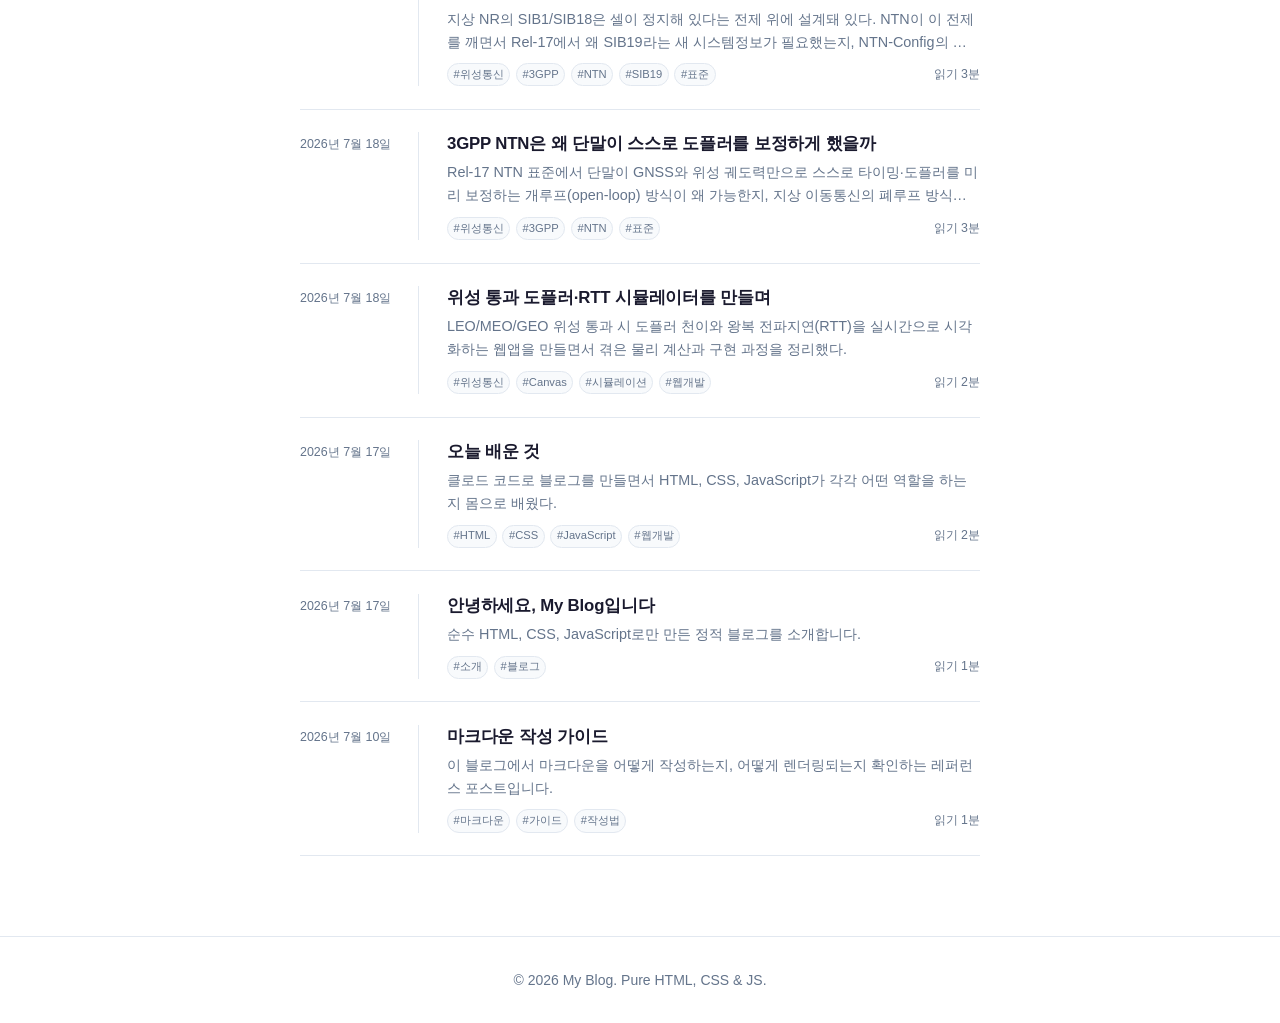
==== commit db3377c7: "반도체 웹앱 추가: pn-junction-lab (PN 접합 다이오드 실험실) 도핑 농도·온도·인가전압을 조절하며 내장전위, 공핍층 폭·전기장· 전위 분포, 쇼클리 다이오드 방정식" ====
--- a/index.html
+++ b/index.html
@@ -210,6 +210,26 @@
             </div>
           </div>
 
+          <div class="app-card" data-category="물리전자와_반도체공학">
+            <div class="app-preview">
+              <iframe src="apps/pn-junction-lab/index.html"
+                      title="PN 접합 다이오드 실험실 미리보기"
+                      loading="lazy"
+                      scrolling="no"
+                      tabindex="-1"
+                      aria-hidden="true"></iframe>
+              <div class="app-preview-overlay"></div>
+            </div>
+            <div class="app-info">
+              <span class="app-badge">물리전자와_반도체공학</span>
+              <h3 class="app-title">PN 접합 다이오드 실험실</h3>
+              <p class="app-desc">도핑 농도·온도·인가전압을 슬라이더로 조절하며 PN 접합의 에너지밴드 휨, 공핍층 폭·전기장·전위 분포, 쇼클리 다이오드 방정식의 I-V 곡선이 실시간으로 어떻게 변하는지 직접 확인합니다.</p>
+              <a href="apps/pn-junction-lab/index.html" class="app-link" target="_blank" rel="noopener">
+                앱 열기 →
+              </a>
+            </div>
+          </div>
+
         </div>
       </section>
 
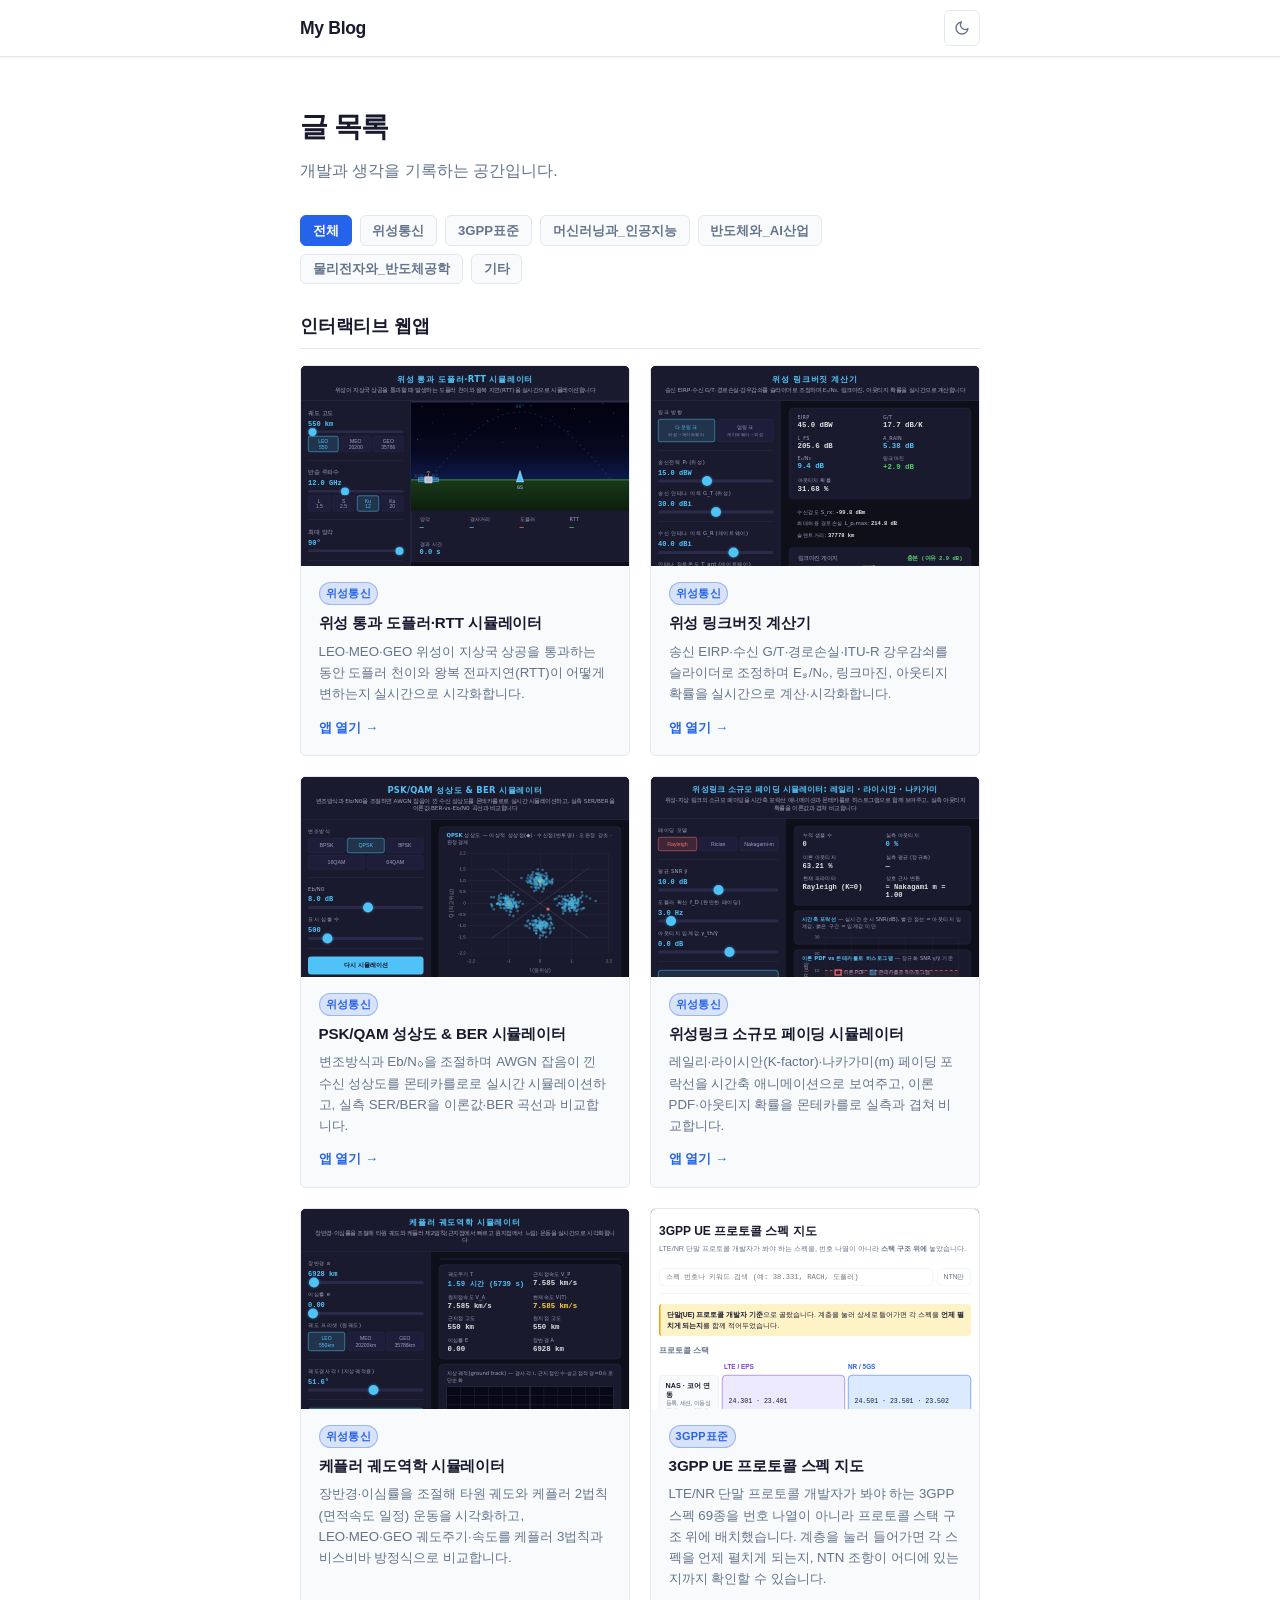
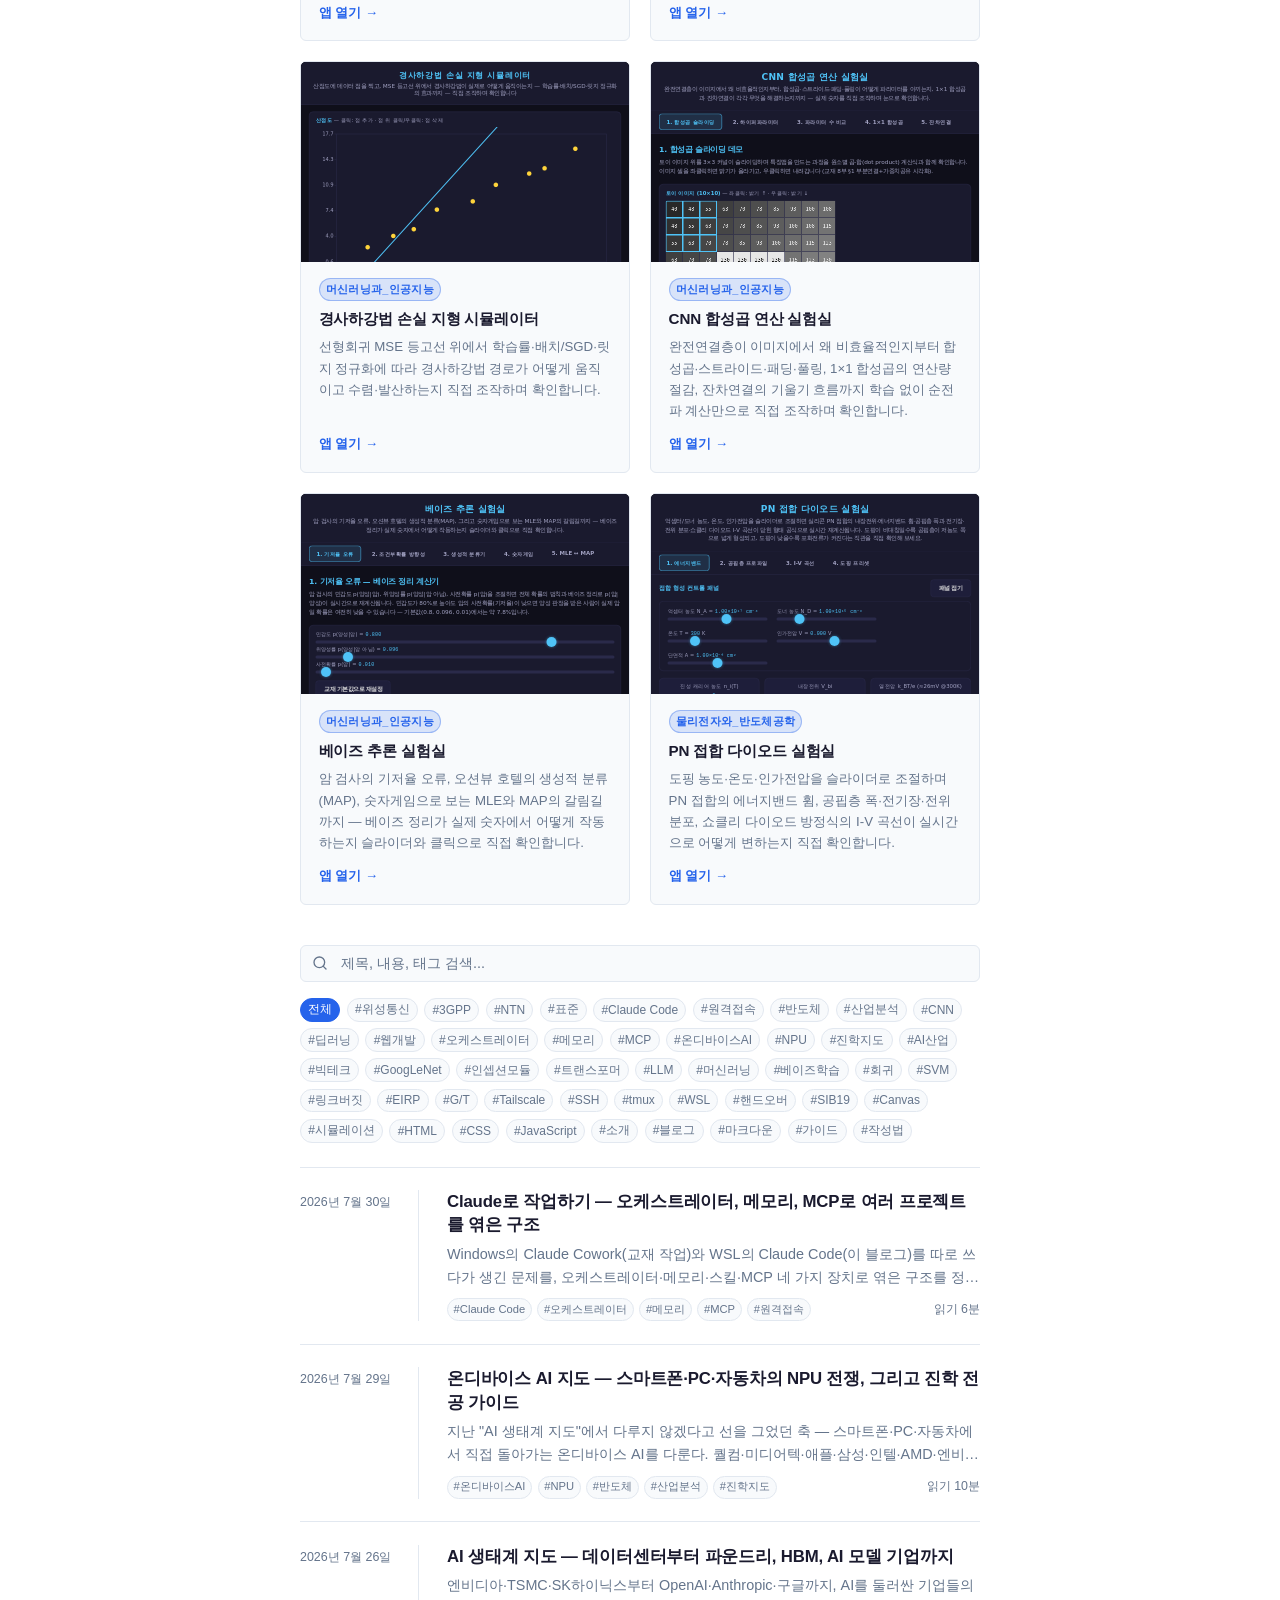
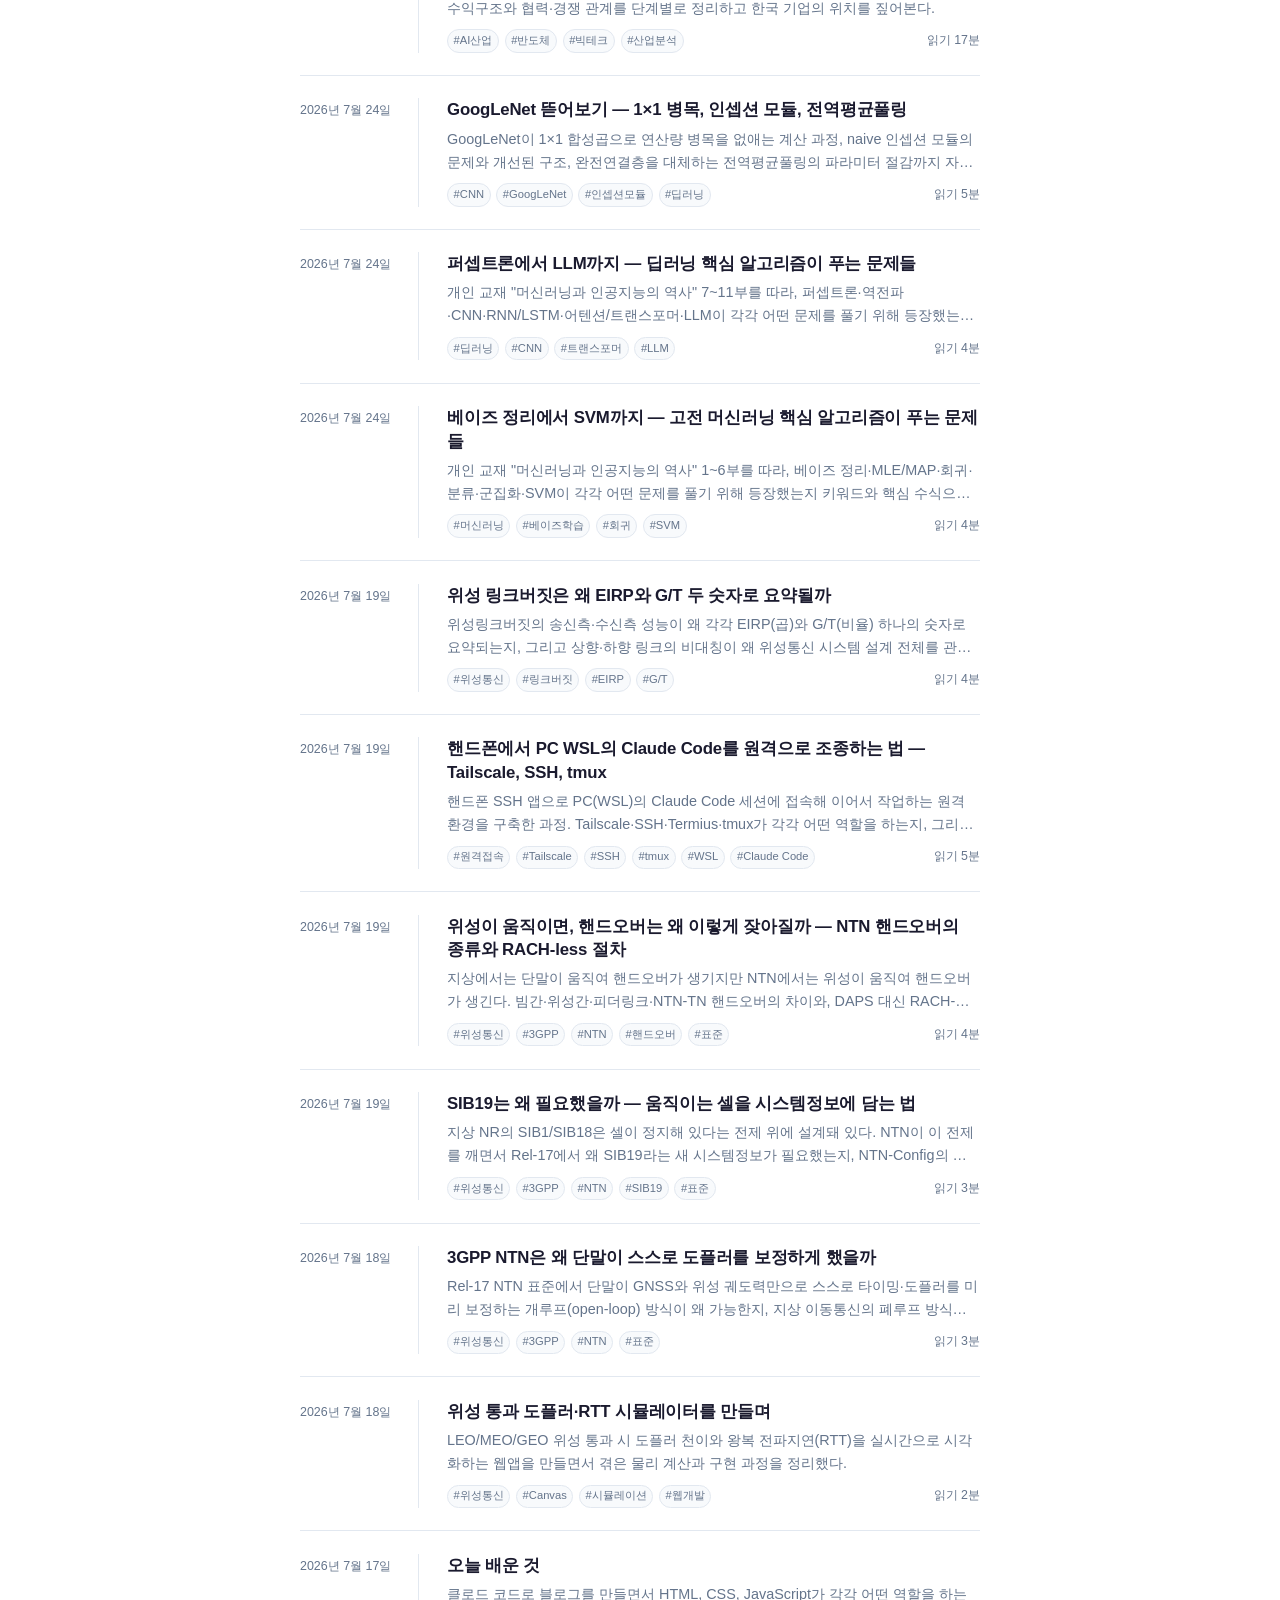
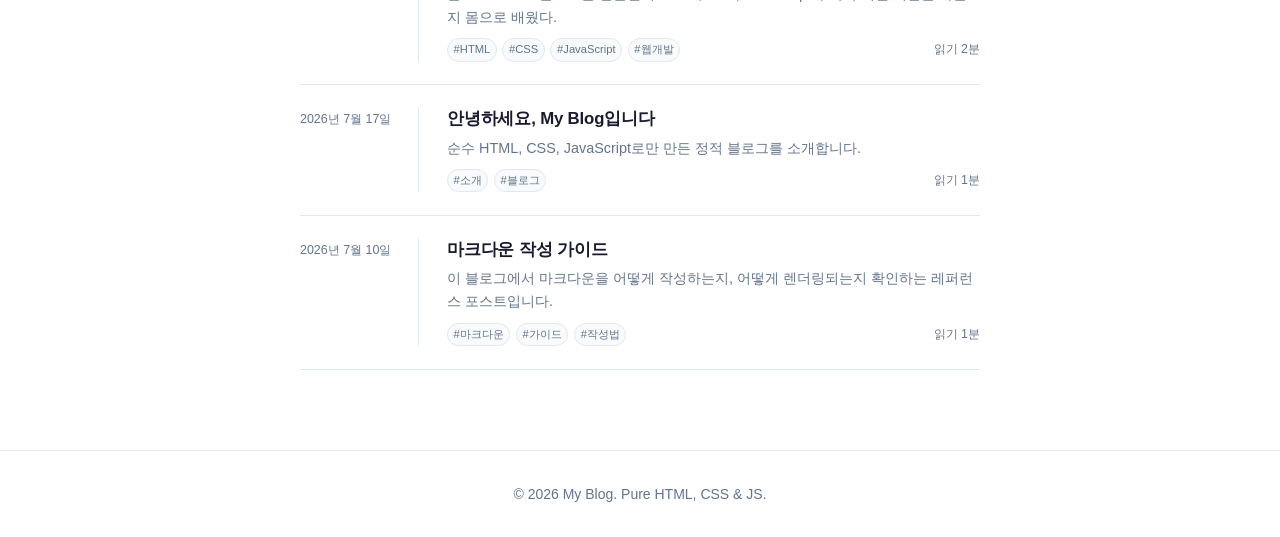
==== commit dc70da81: "3GPP UE 프로토콜 스펙 지도 웹앱 추가, 3GPP표준 카테고리 신설 LTE/NR 단말 프로토콜 개발자가 봐야 하는 3GPP 스펙 73종을 번호 나열이 아니라 프로토콜 스택 구" ====
--- a/index.html
+++ b/index.html
@@ -150,6 +150,26 @@
             </div>
           </div>
 
+          <div class="app-card" data-category="3GPP표준">
+            <div class="app-preview">
+              <iframe src="apps/3gpp-spec-map/index.html"
+                      title="3GPP UE 프로토콜 스펙 지도 미리보기"
+                      loading="lazy"
+                      scrolling="no"
+                      tabindex="-1"
+                      aria-hidden="true"></iframe>
+              <div class="app-preview-overlay"></div>
+            </div>
+            <div class="app-info">
+              <span class="app-badge">3GPP표준</span>
+              <h3 class="app-title">3GPP UE 프로토콜 스펙 지도</h3>
+              <p class="app-desc">LTE/NR 단말 프로토콜 개발자가 봐야 하는 3GPP 스펙 69종을 번호 나열이 아니라 프로토콜 스택 구조 위에 배치했습니다. 계층을 눌러 들어가면 각 스펙을 언제 펼치게 되는지, NTN 조항이 어디에 있는지까지 확인할 수 있습니다.</p>
+              <a href="apps/3gpp-spec-map/index.html" class="app-link" target="_blank" rel="noopener">
+                앱 열기 →
+              </a>
+            </div>
+          </div>
+
           <div class="app-card" data-category="머신러닝과_인공지능">
             <div class="app-preview">
               <iframe src="apps/gradient-descent-lab/index.html"
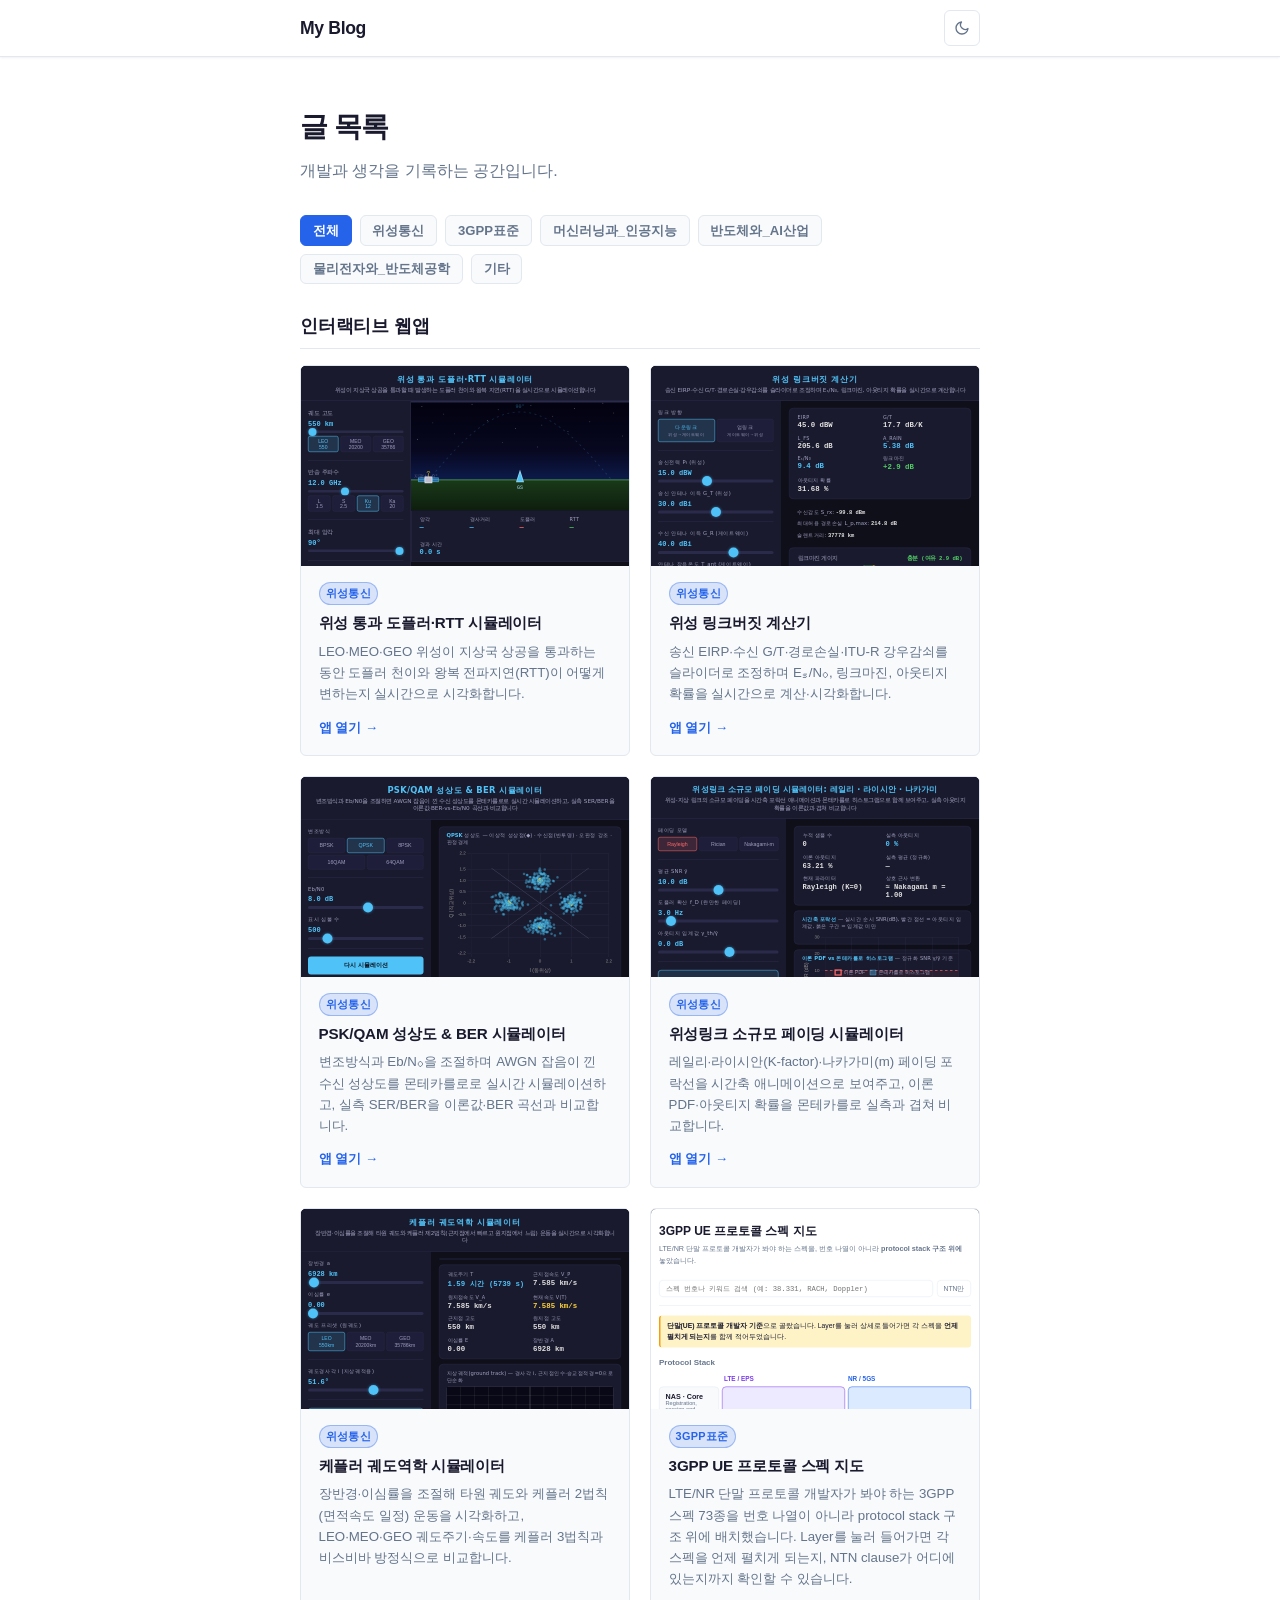
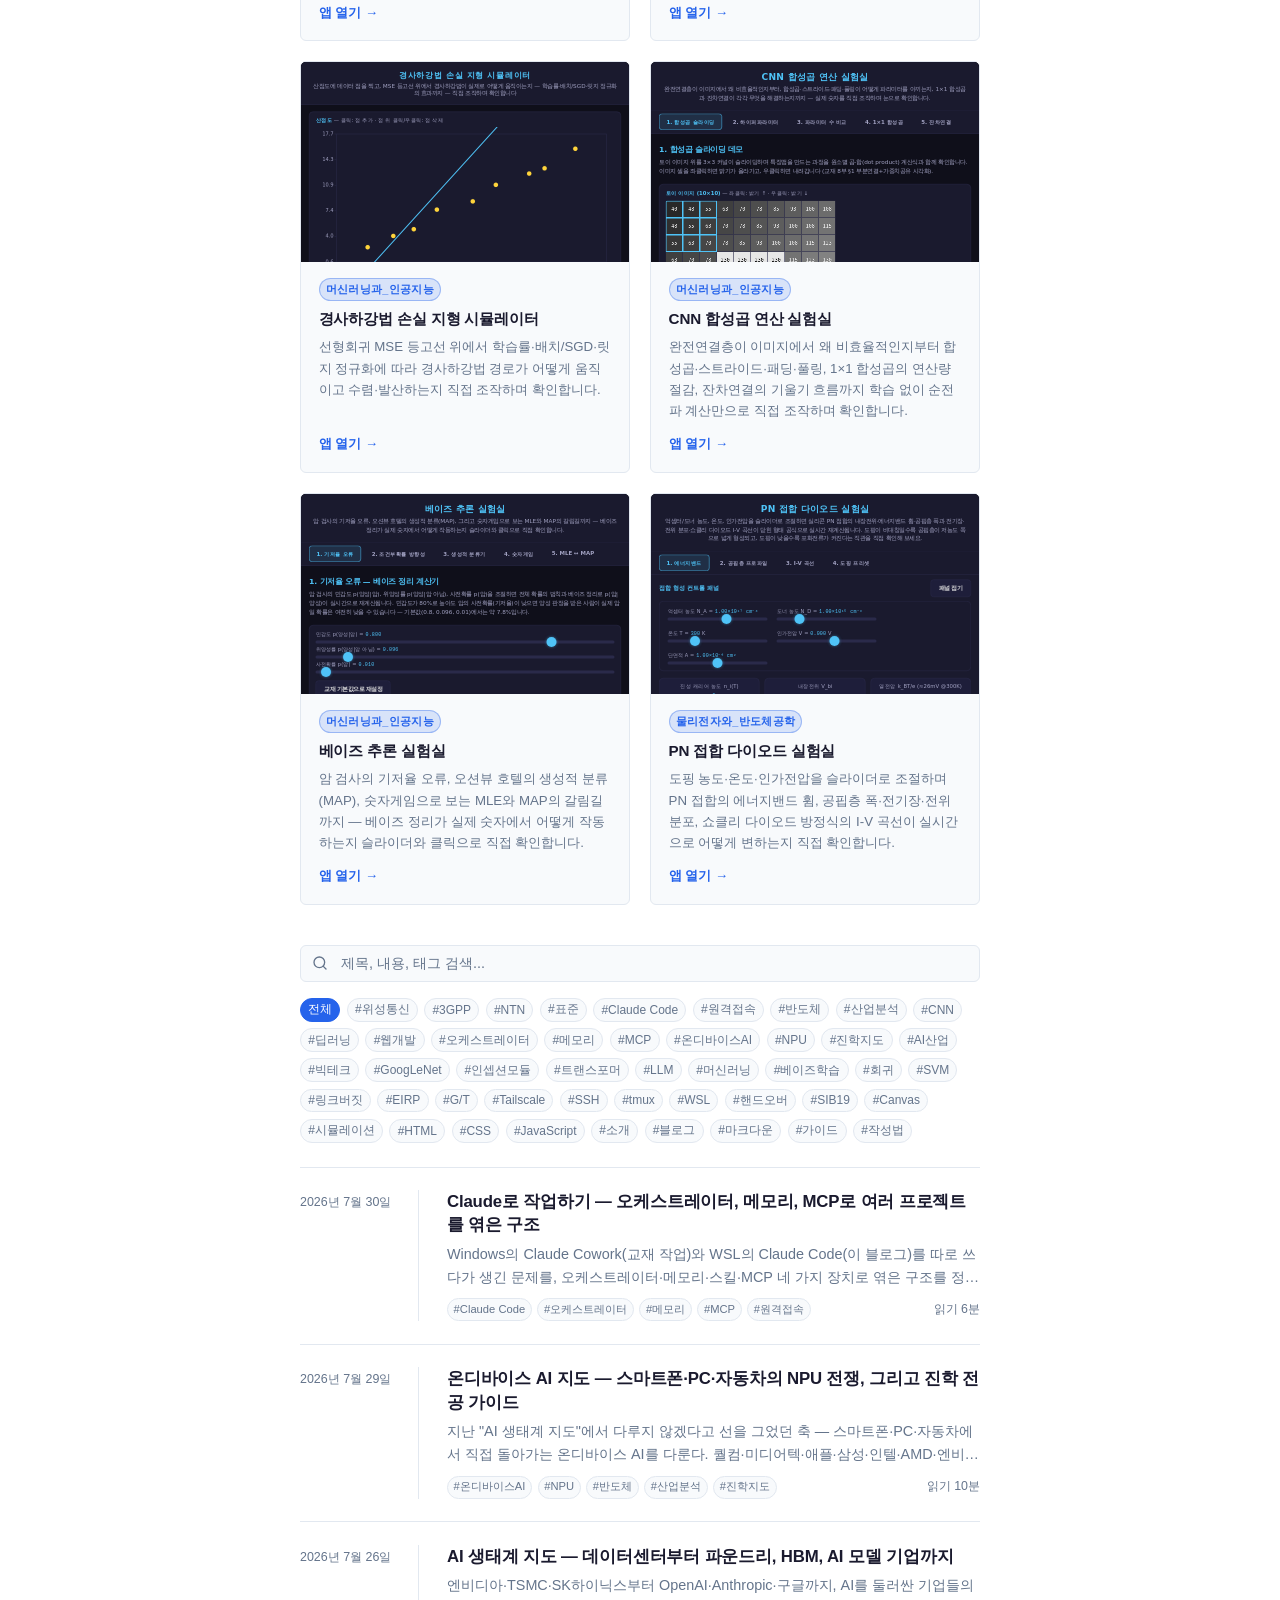
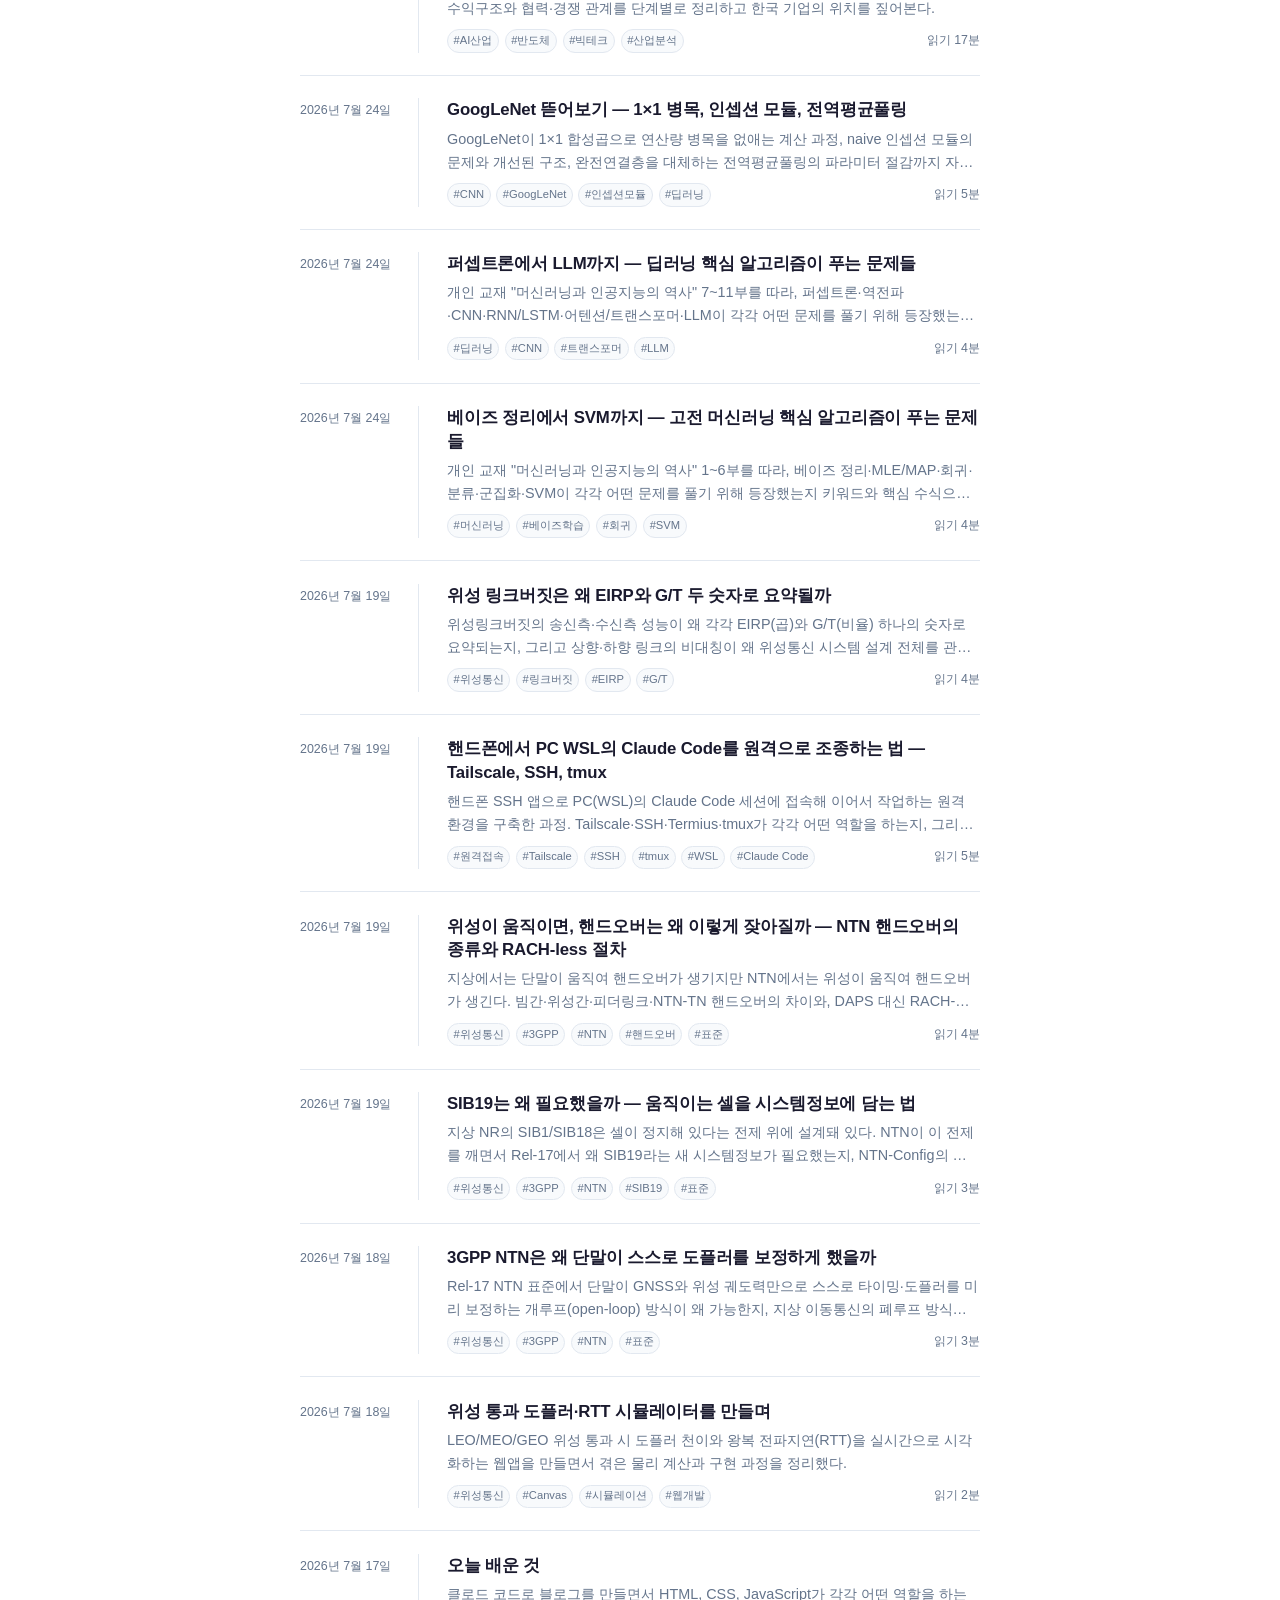
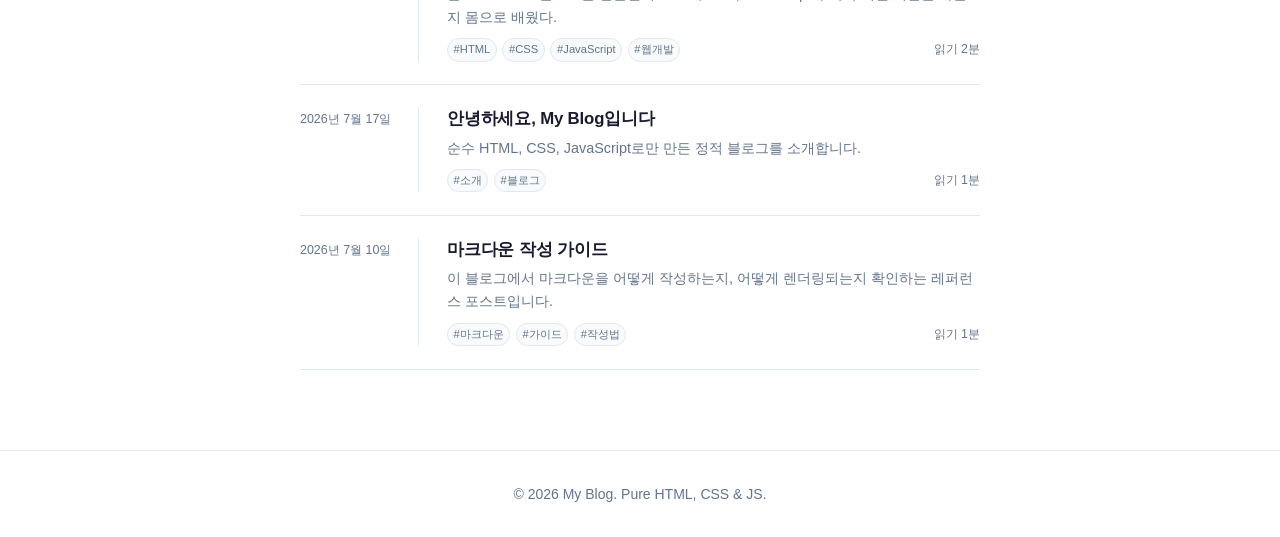
==== commit 326a2114: "3gpp-spec-map: 스펙 용어를 현업 표기대로 영어로 통일 현업에서는 프로토콜·스펙 용어를 영어로 쓰므로, 용어 라벨과 설명문 안의 기술용어를 영어로 바꿨다. 설명 문장 자" ====
--- a/index.html
+++ b/index.html
@@ -163,7 +163,7 @@
             <div class="app-info">
               <span class="app-badge">3GPP표준</span>
               <h3 class="app-title">3GPP UE 프로토콜 스펙 지도</h3>
-              <p class="app-desc">LTE/NR 단말 프로토콜 개발자가 봐야 하는 3GPP 스펙 69종을 번호 나열이 아니라 프로토콜 스택 구조 위에 배치했습니다. 계층을 눌러 들어가면 각 스펙을 언제 펼치게 되는지, NTN 조항이 어디에 있는지까지 확인할 수 있습니다.</p>
+              <p class="app-desc">LTE/NR 단말 프로토콜 개발자가 봐야 하는 3GPP 스펙 73종을 번호 나열이 아니라 protocol stack 구조 위에 배치했습니다. Layer를 눌러 들어가면 각 스펙을 언제 펼치게 되는지, NTN clause가 어디에 있는지까지 확인할 수 있습니다.</p>
               <a href="apps/3gpp-spec-map/index.html" class="app-link" target="_blank" rel="noopener">
                 앱 열기 →
               </a>
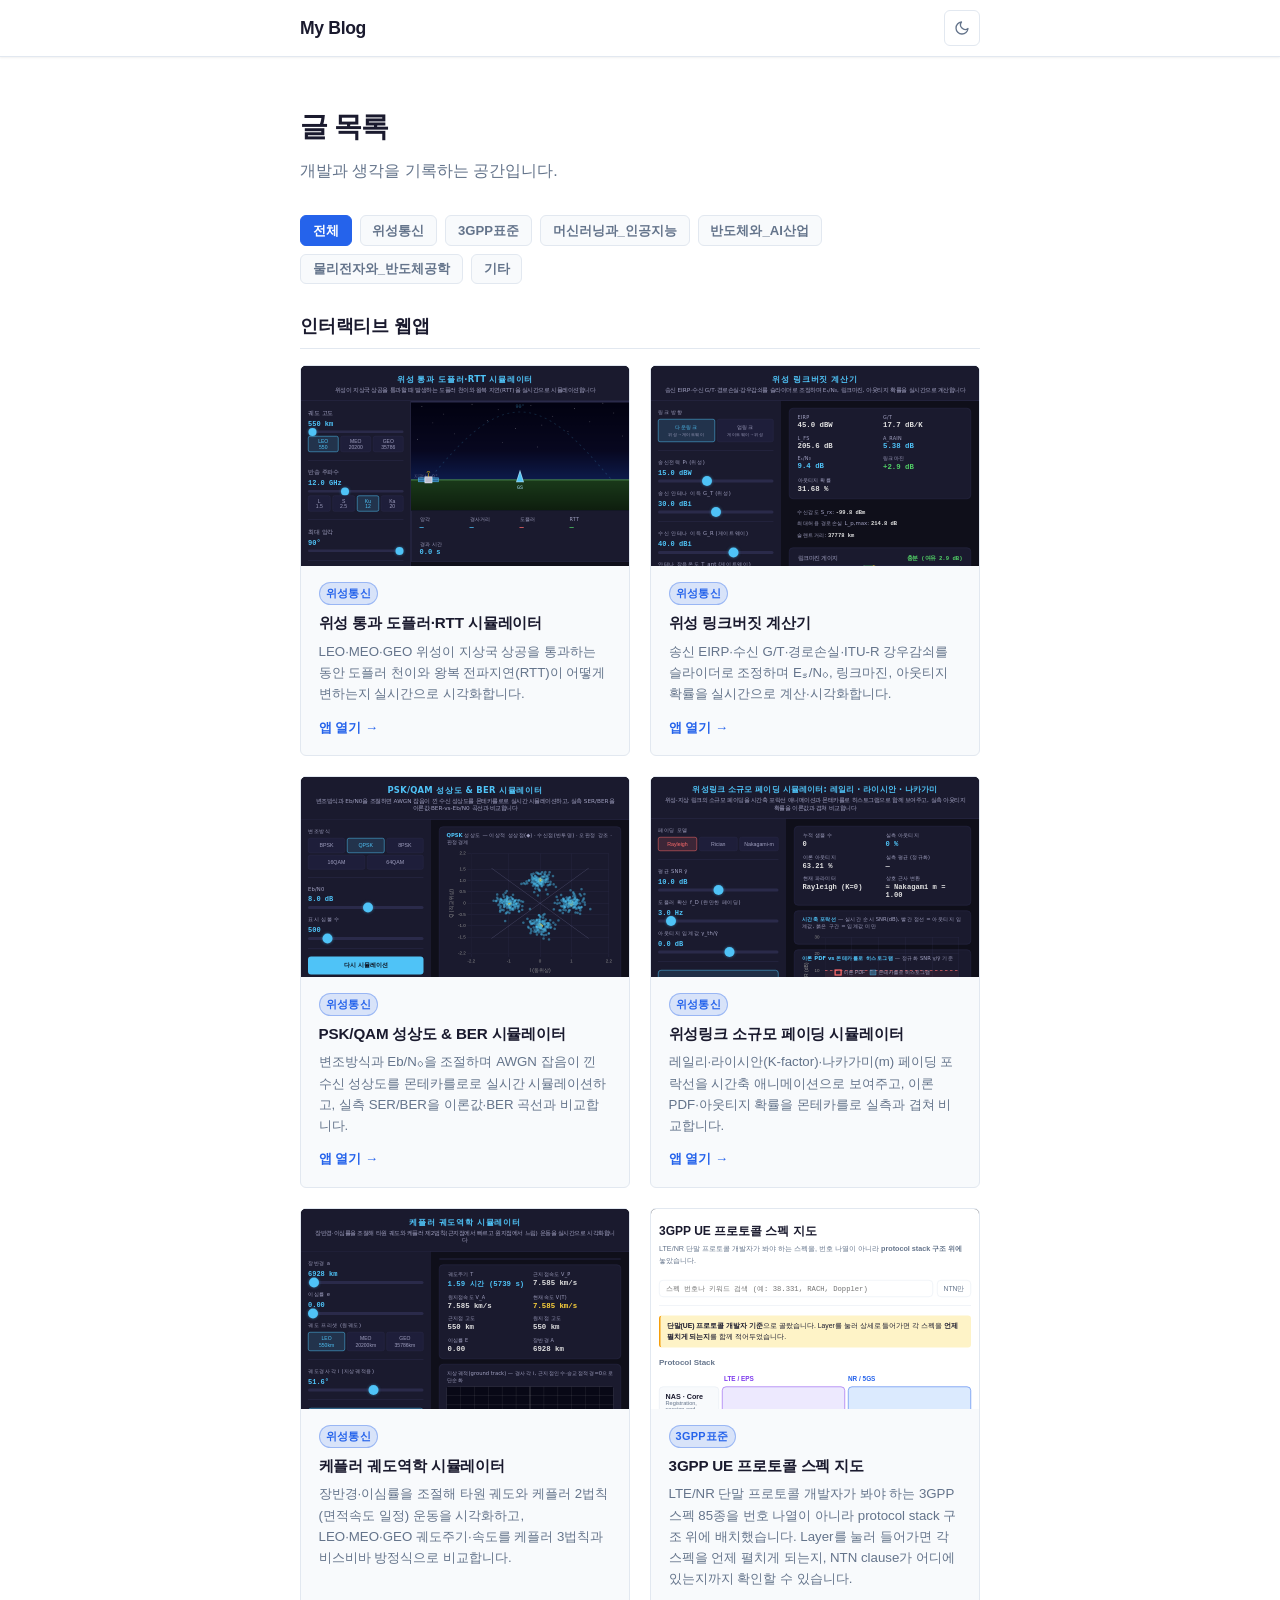
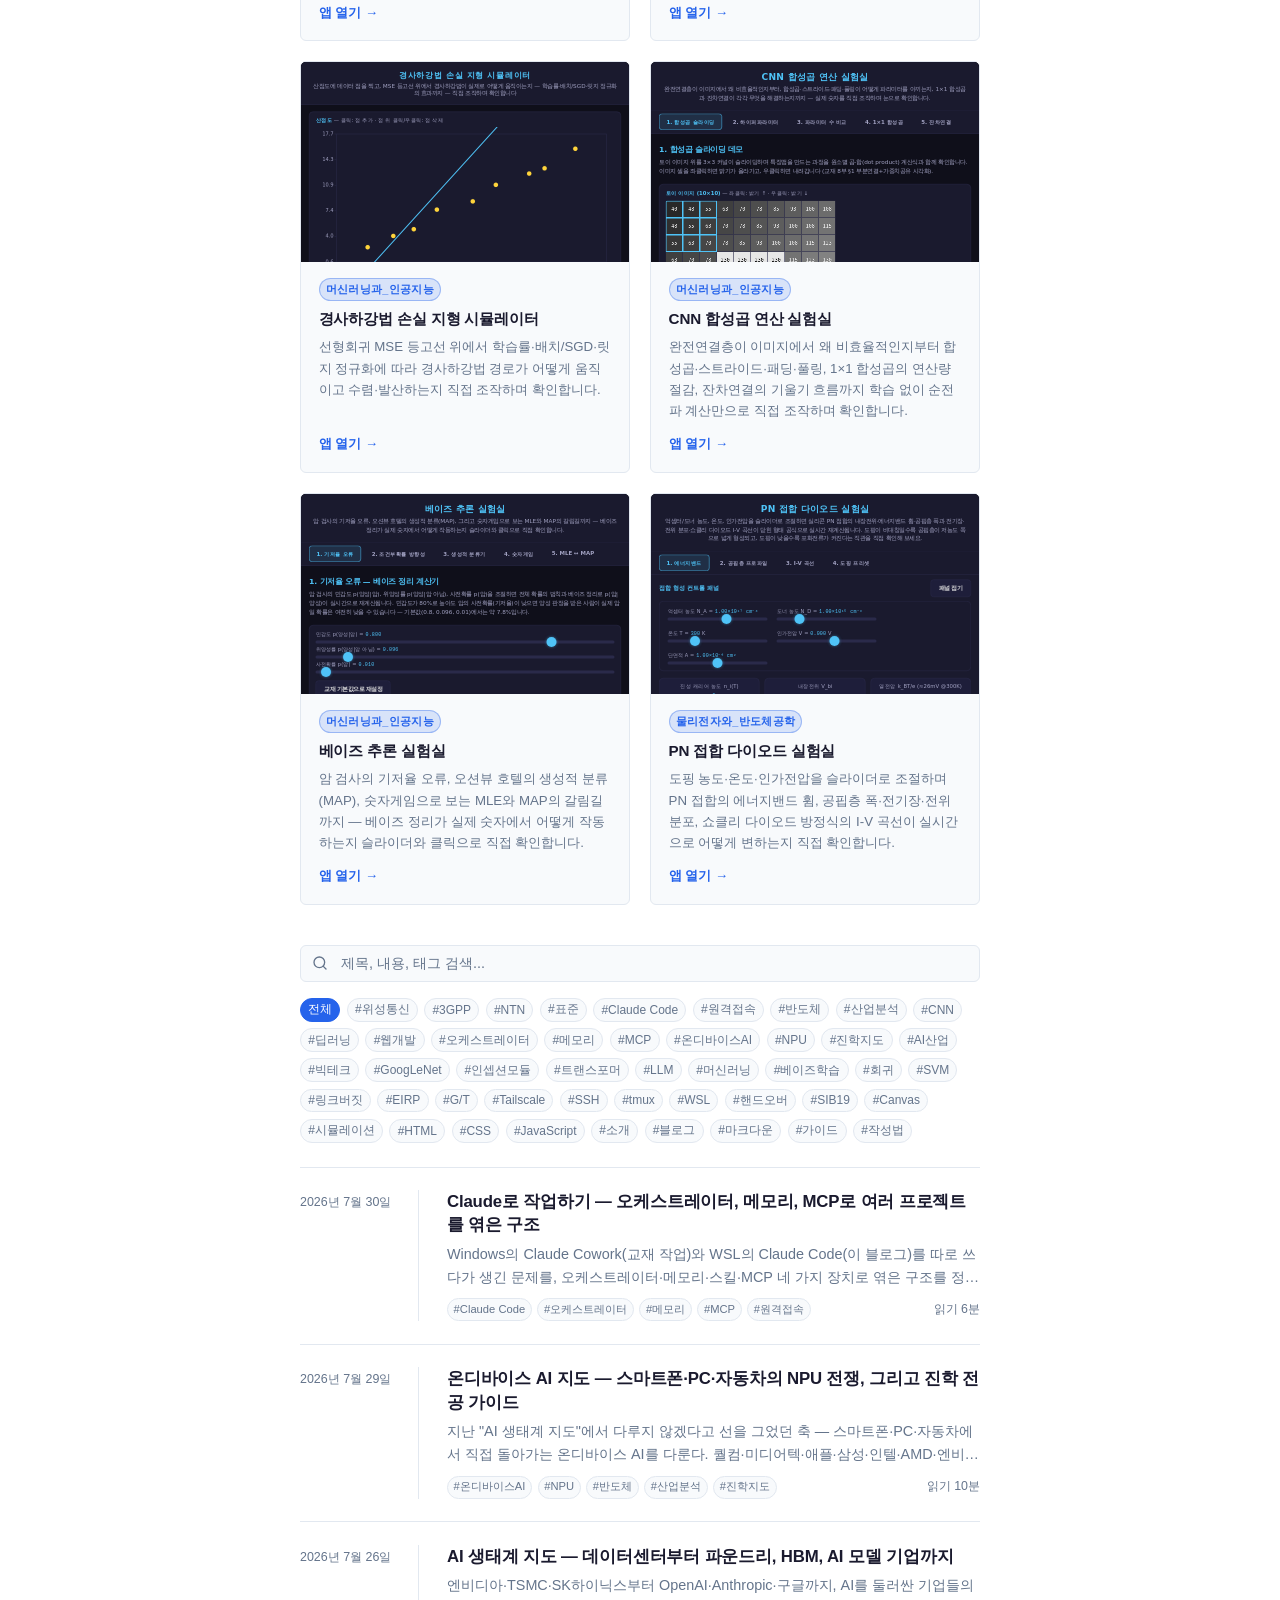
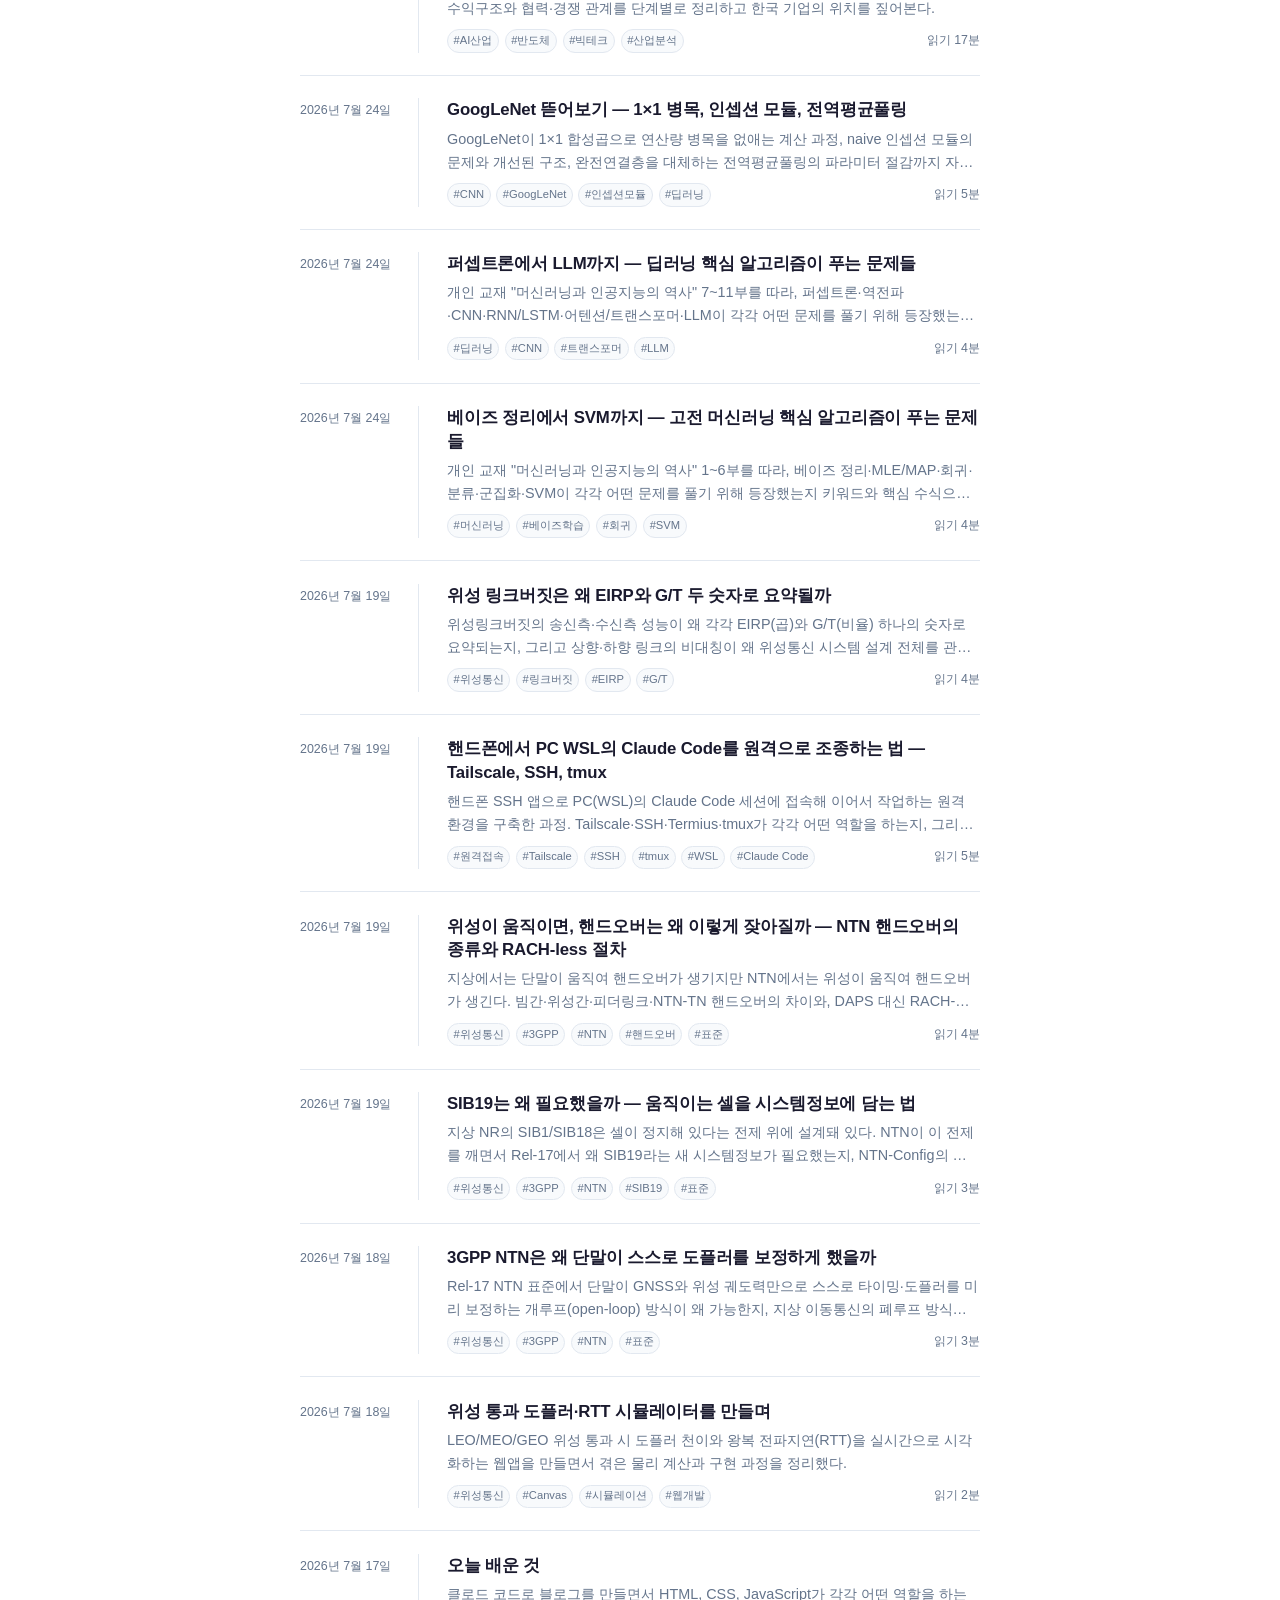
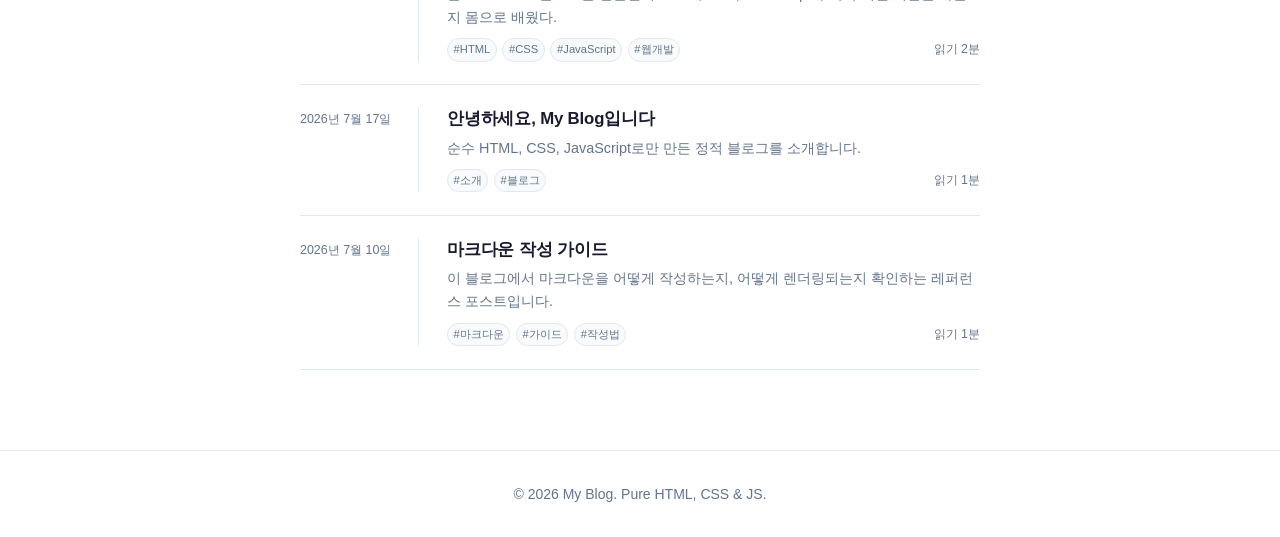
==== commit c361283a: "3gpp-spec-map: SMS·CBS, LCS·Positioning 기둥 신설 (73→85종) 단말 프로토콜 개발에서 빠질 수 없는 두 영역이 통째로 없었다. 스택의 한 lay" ====
--- a/index.html
+++ b/index.html
@@ -163,7 +163,7 @@
             <div class="app-info">
               <span class="app-badge">3GPP표준</span>
               <h3 class="app-title">3GPP UE 프로토콜 스펙 지도</h3>
-              <p class="app-desc">LTE/NR 단말 프로토콜 개발자가 봐야 하는 3GPP 스펙 73종을 번호 나열이 아니라 protocol stack 구조 위에 배치했습니다. Layer를 눌러 들어가면 각 스펙을 언제 펼치게 되는지, NTN clause가 어디에 있는지까지 확인할 수 있습니다.</p>
+              <p class="app-desc">LTE/NR 단말 프로토콜 개발자가 봐야 하는 3GPP 스펙 85종을 번호 나열이 아니라 protocol stack 구조 위에 배치했습니다. Layer를 눌러 들어가면 각 스펙을 언제 펼치게 되는지, NTN clause가 어디에 있는지까지 확인할 수 있습니다.</p>
               <a href="apps/3gpp-spec-map/index.html" class="app-link" target="_blank" rel="noopener">
                 앱 열기 →
               </a>
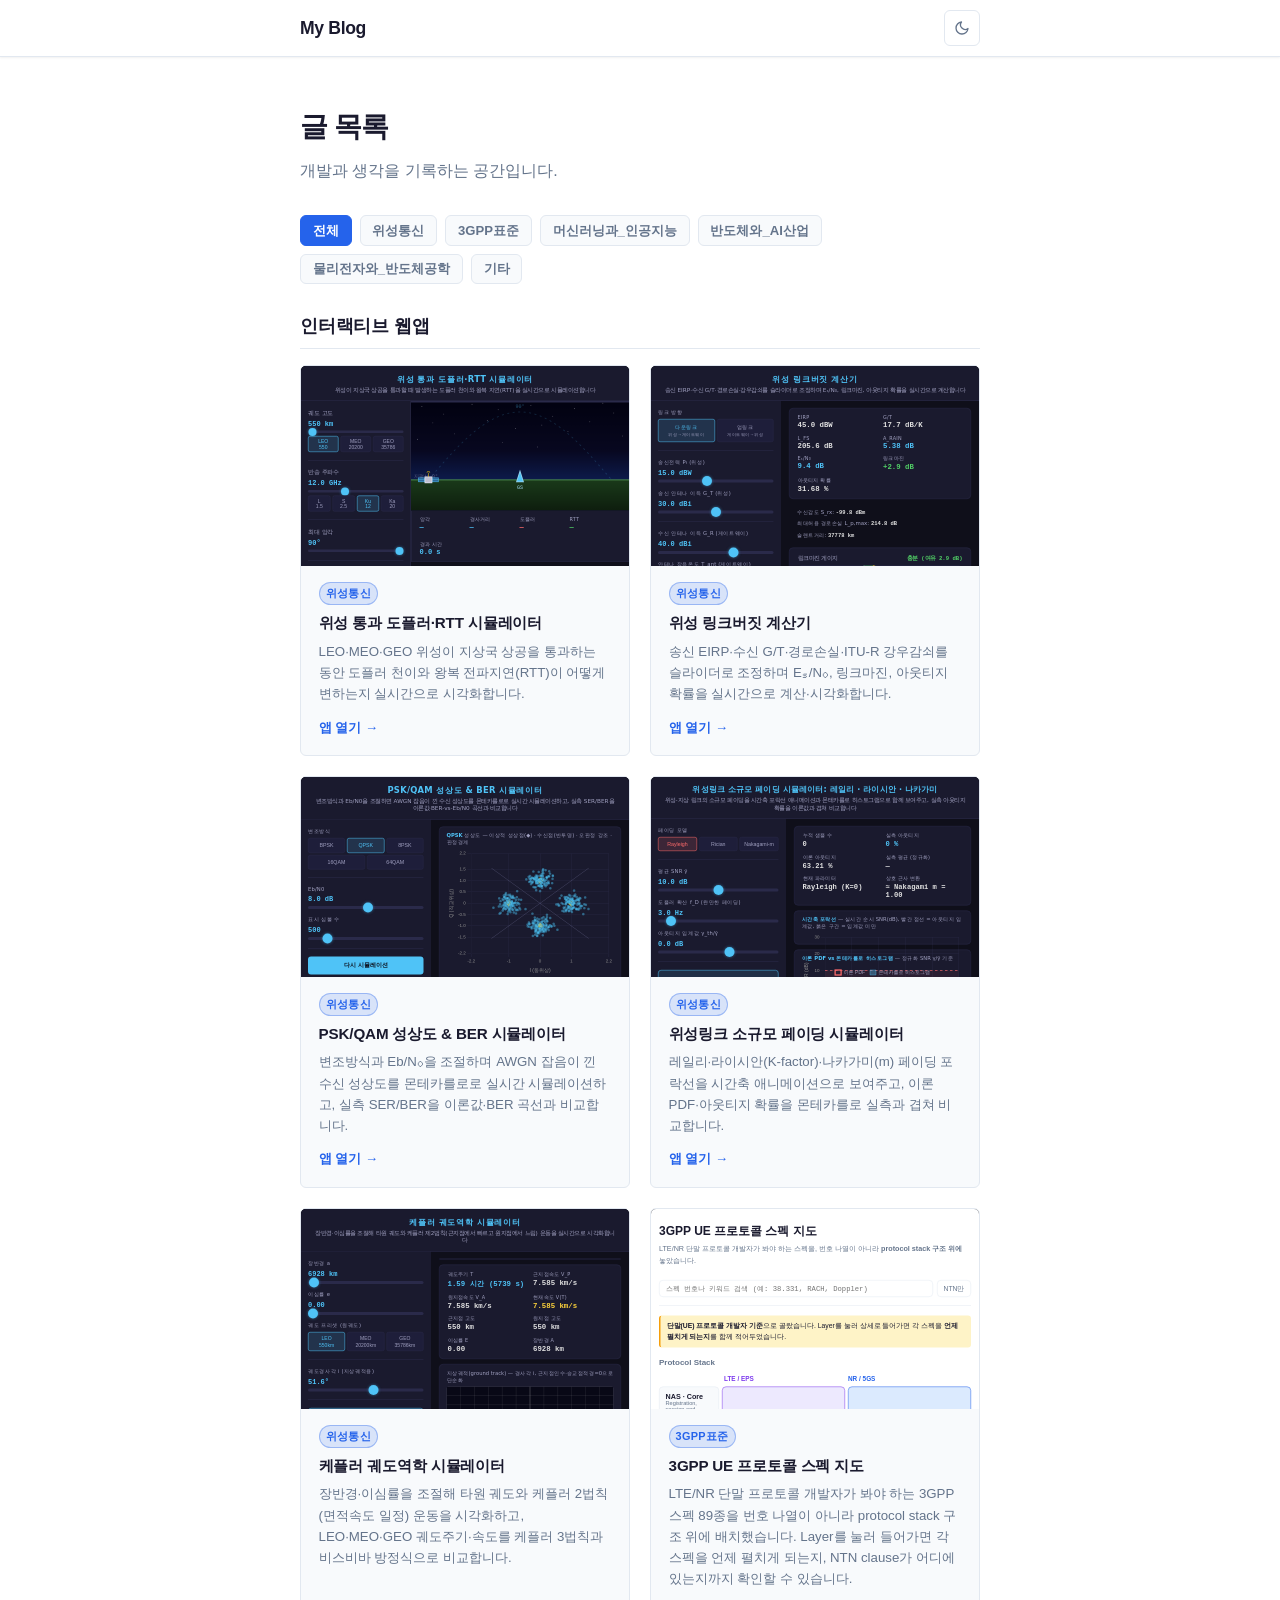
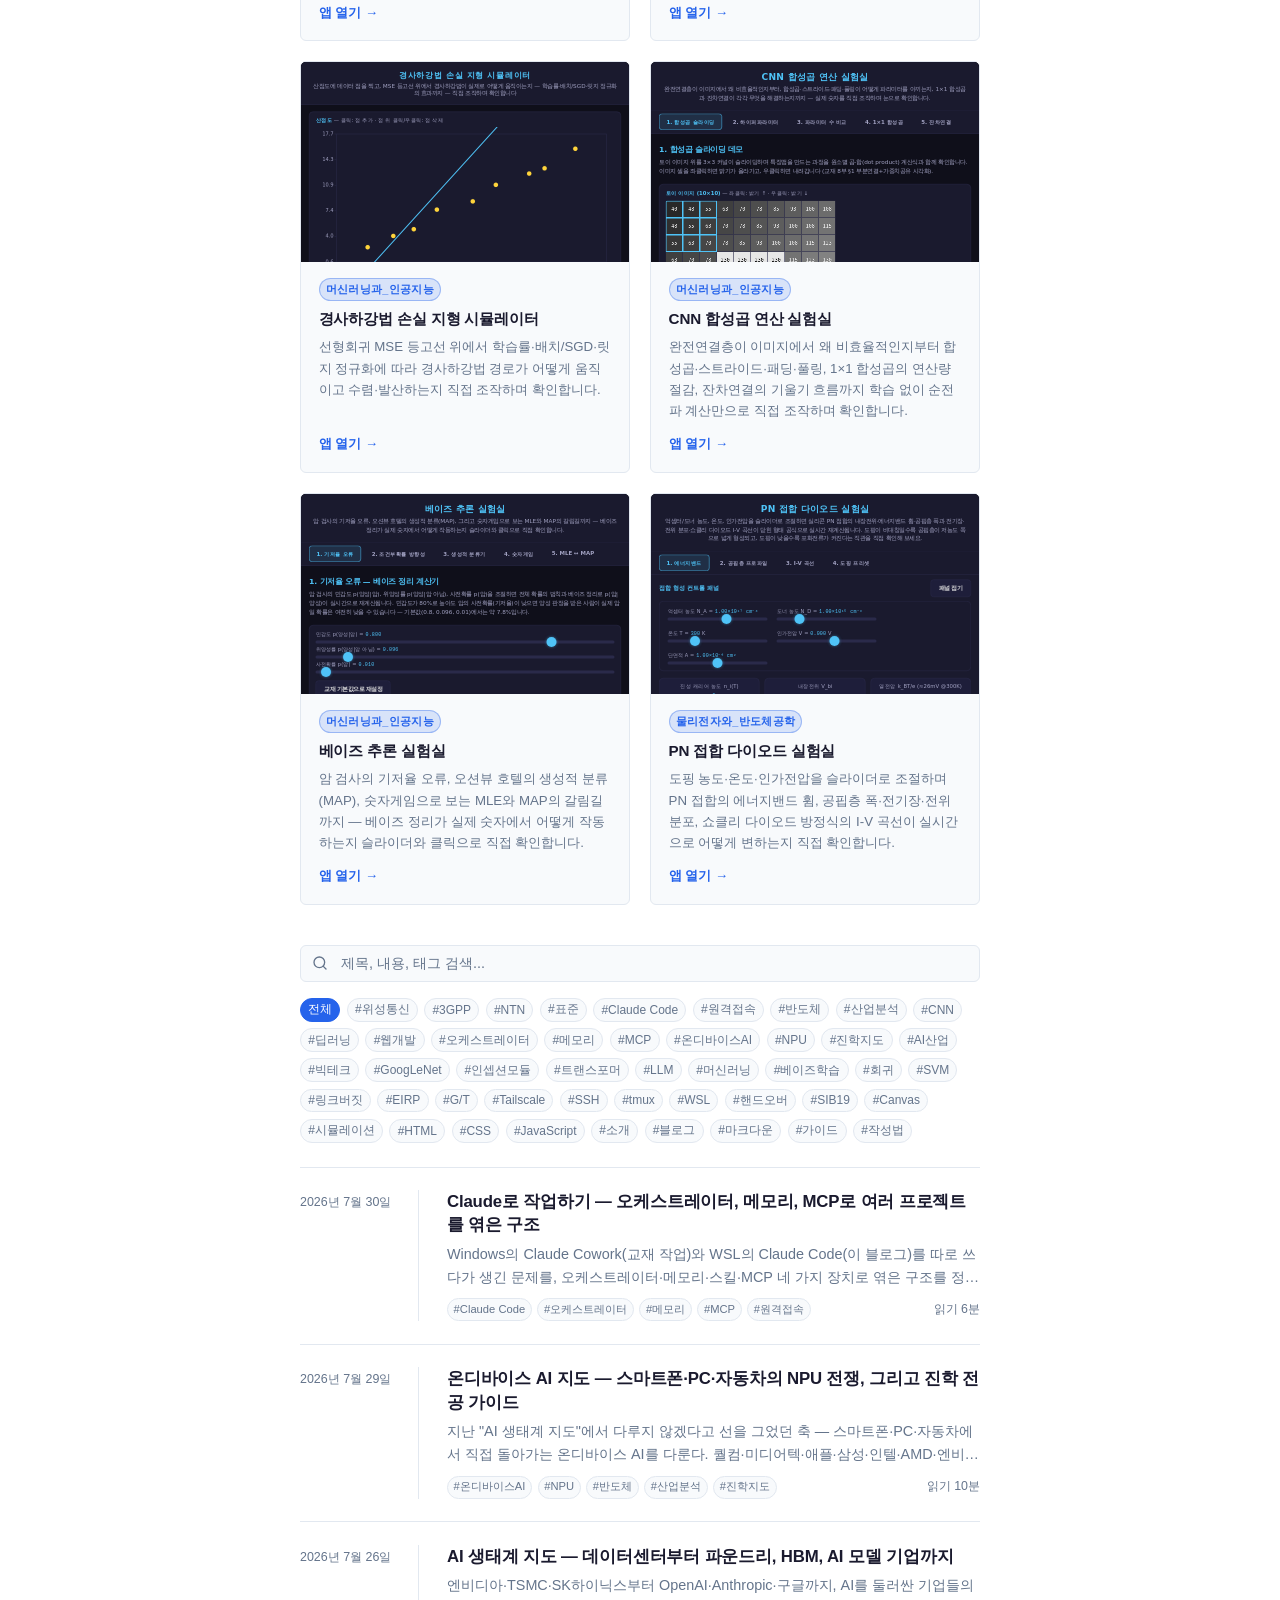
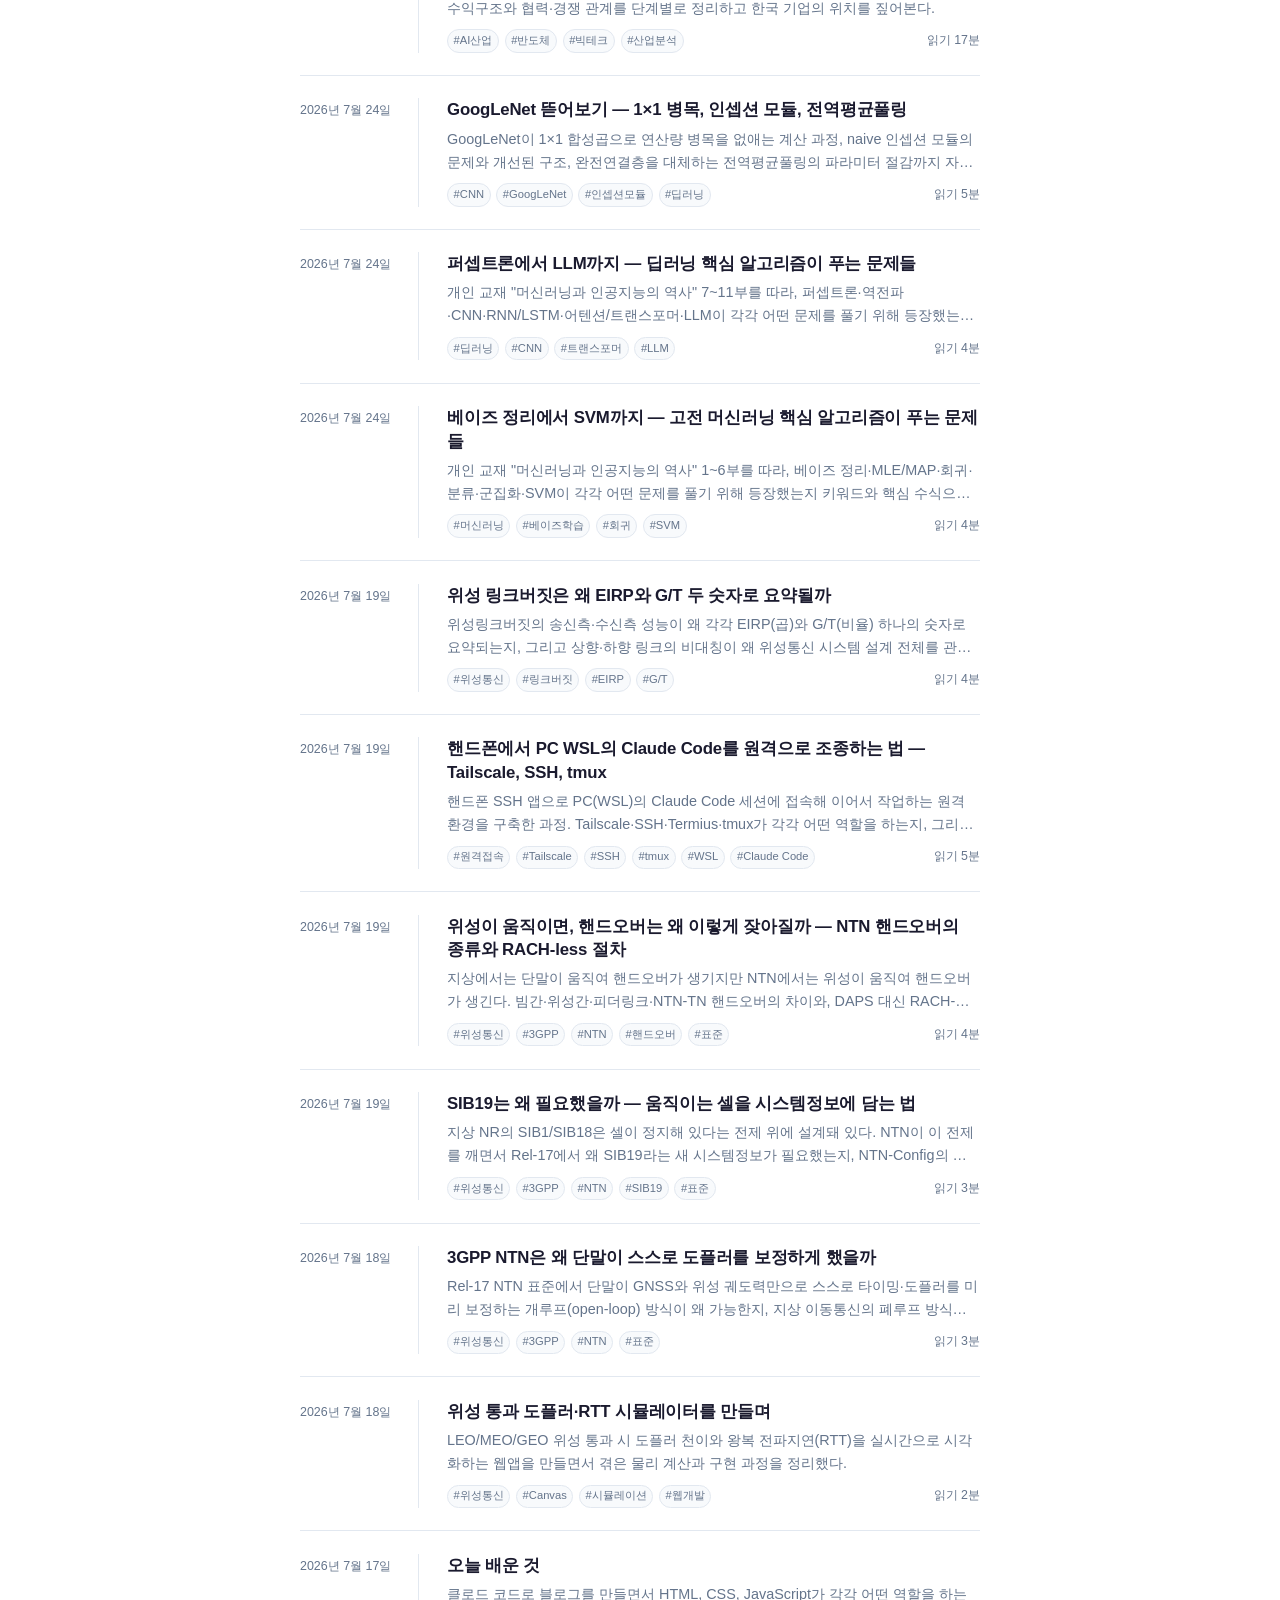
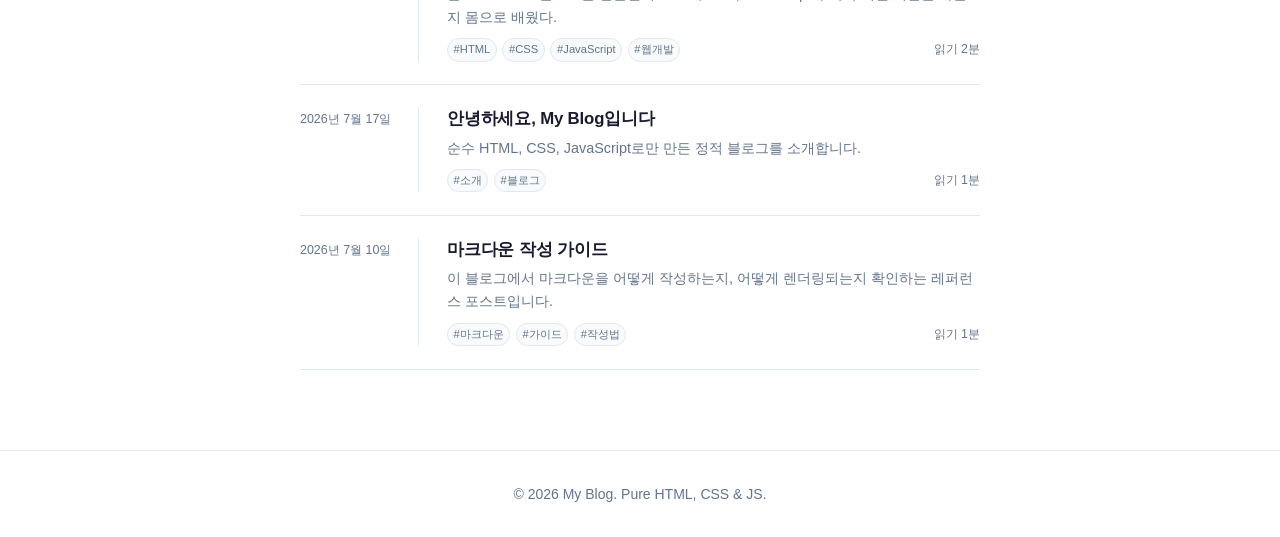
==== commit 6e1cd57e: "3gpp-spec-map: AT·TE–MT 기둥 신설, 37.340 추가, Level 0 누락 버그 수정 (85→89종) 보류해 둔 추가 후보 두 건을 넣고 마무리한다.  AT ·" ====
--- a/index.html
+++ b/index.html
@@ -163,7 +163,7 @@
             <div class="app-info">
               <span class="app-badge">3GPP표준</span>
               <h3 class="app-title">3GPP UE 프로토콜 스펙 지도</h3>
-              <p class="app-desc">LTE/NR 단말 프로토콜 개발자가 봐야 하는 3GPP 스펙 85종을 번호 나열이 아니라 protocol stack 구조 위에 배치했습니다. Layer를 눌러 들어가면 각 스펙을 언제 펼치게 되는지, NTN clause가 어디에 있는지까지 확인할 수 있습니다.</p>
+              <p class="app-desc">LTE/NR 단말 프로토콜 개발자가 봐야 하는 3GPP 스펙 89종을 번호 나열이 아니라 protocol stack 구조 위에 배치했습니다. Layer를 눌러 들어가면 각 스펙을 언제 펼치게 되는지, NTN clause가 어디에 있는지까지 확인할 수 있습니다.</p>
               <a href="apps/3gpp-spec-map/index.html" class="app-link" target="_blank" rel="noopener">
                 앱 열기 →
               </a>
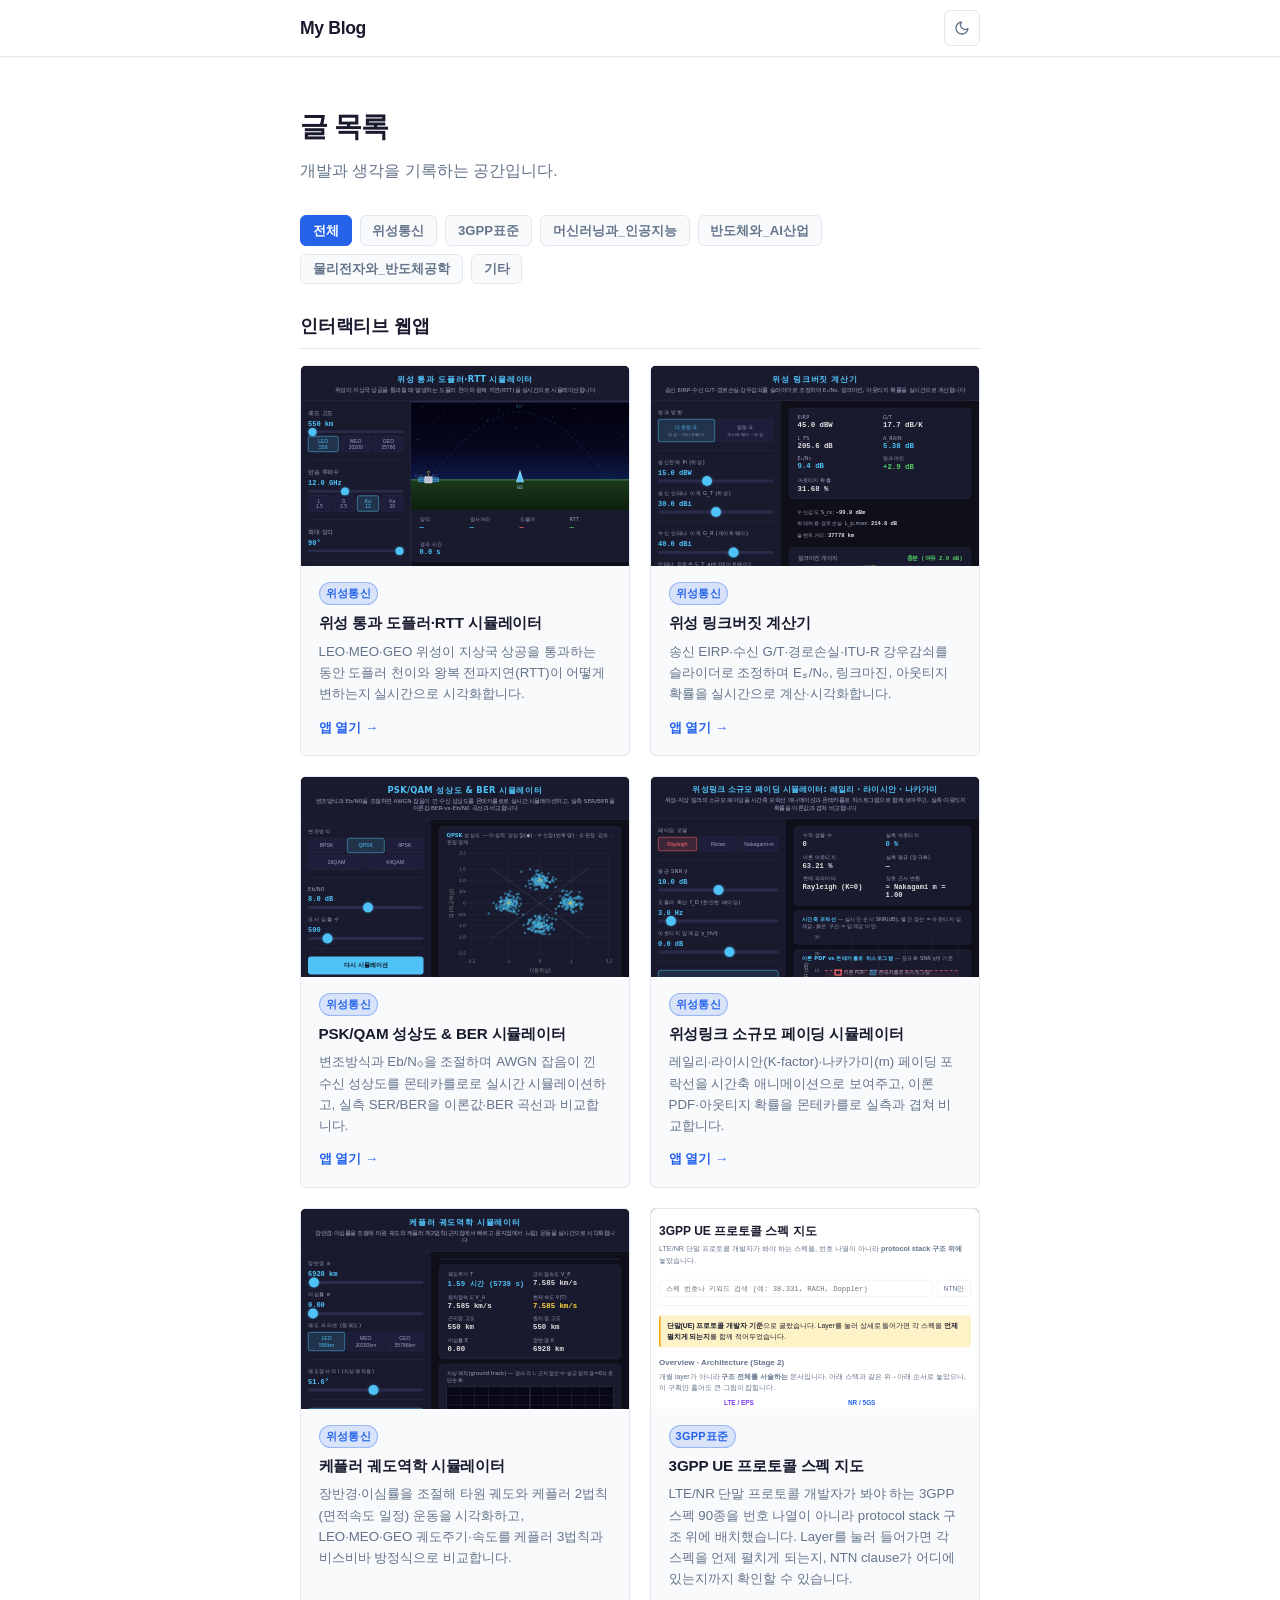
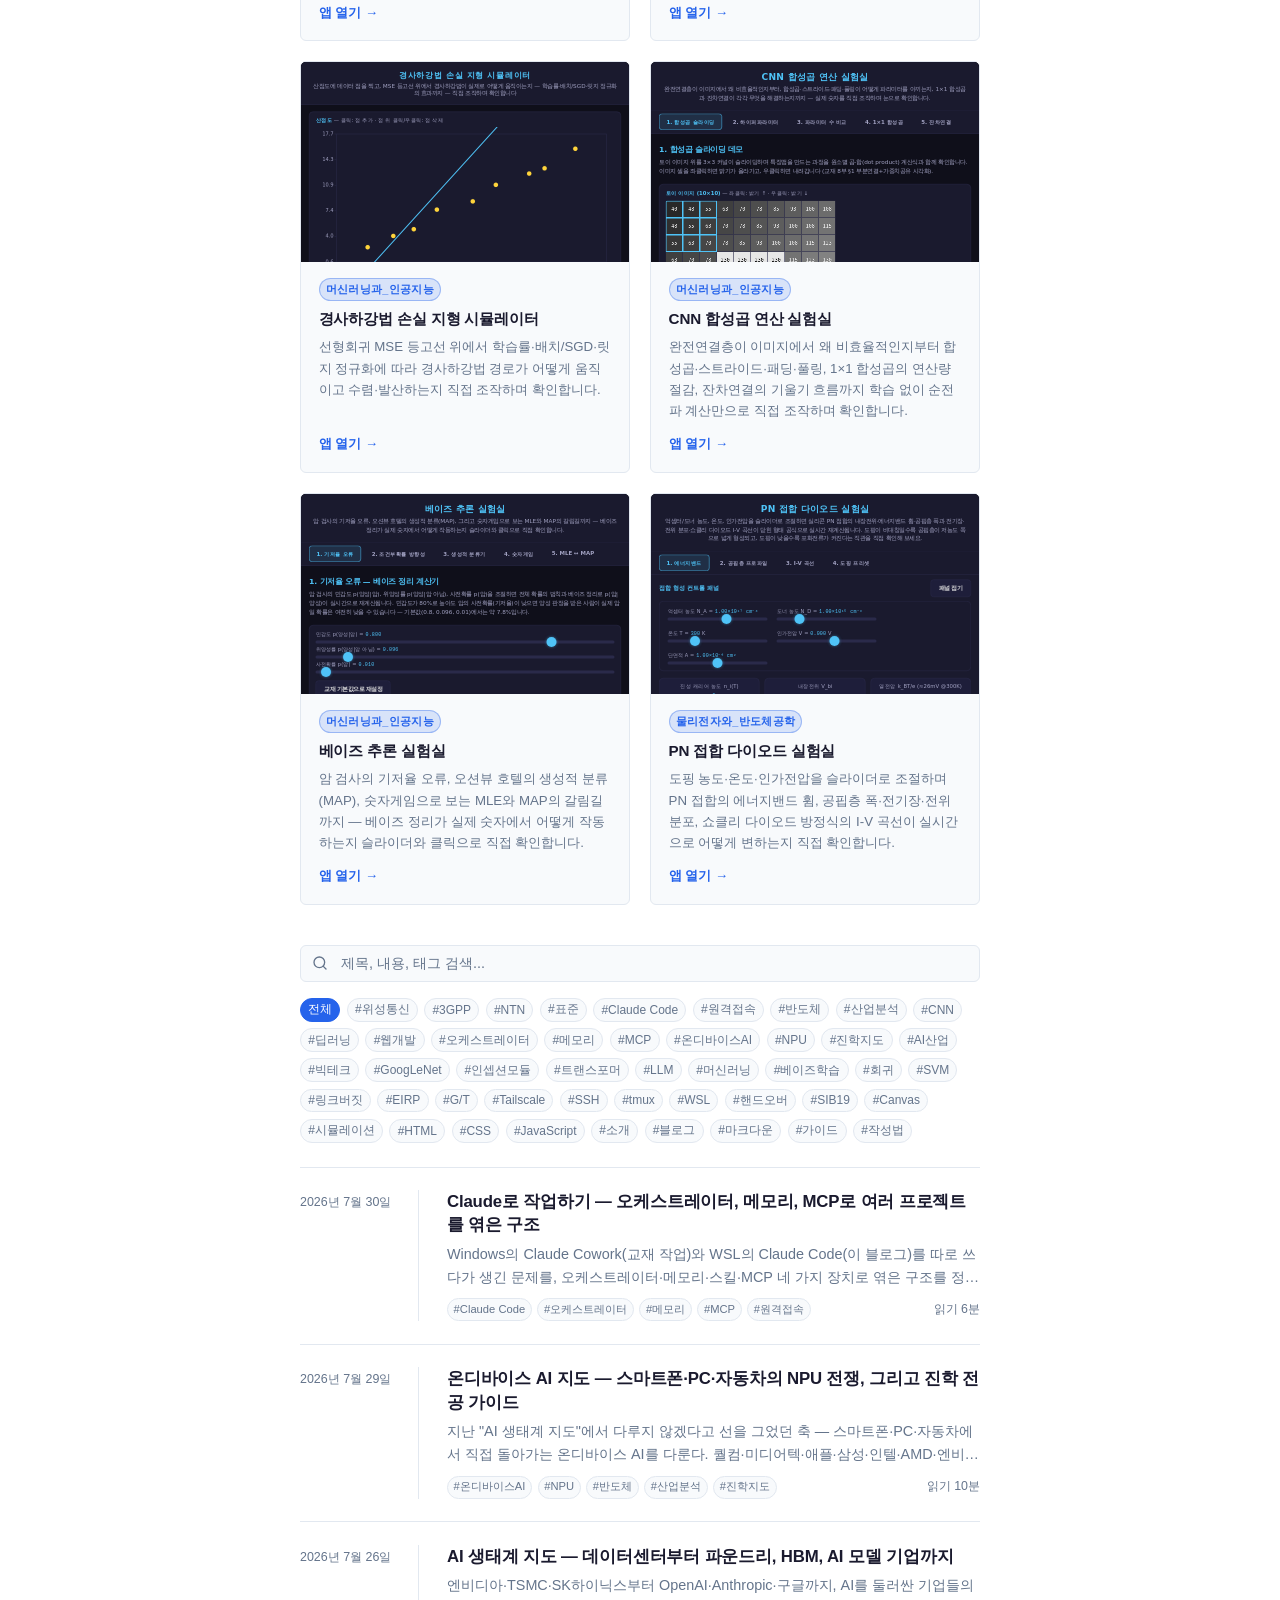
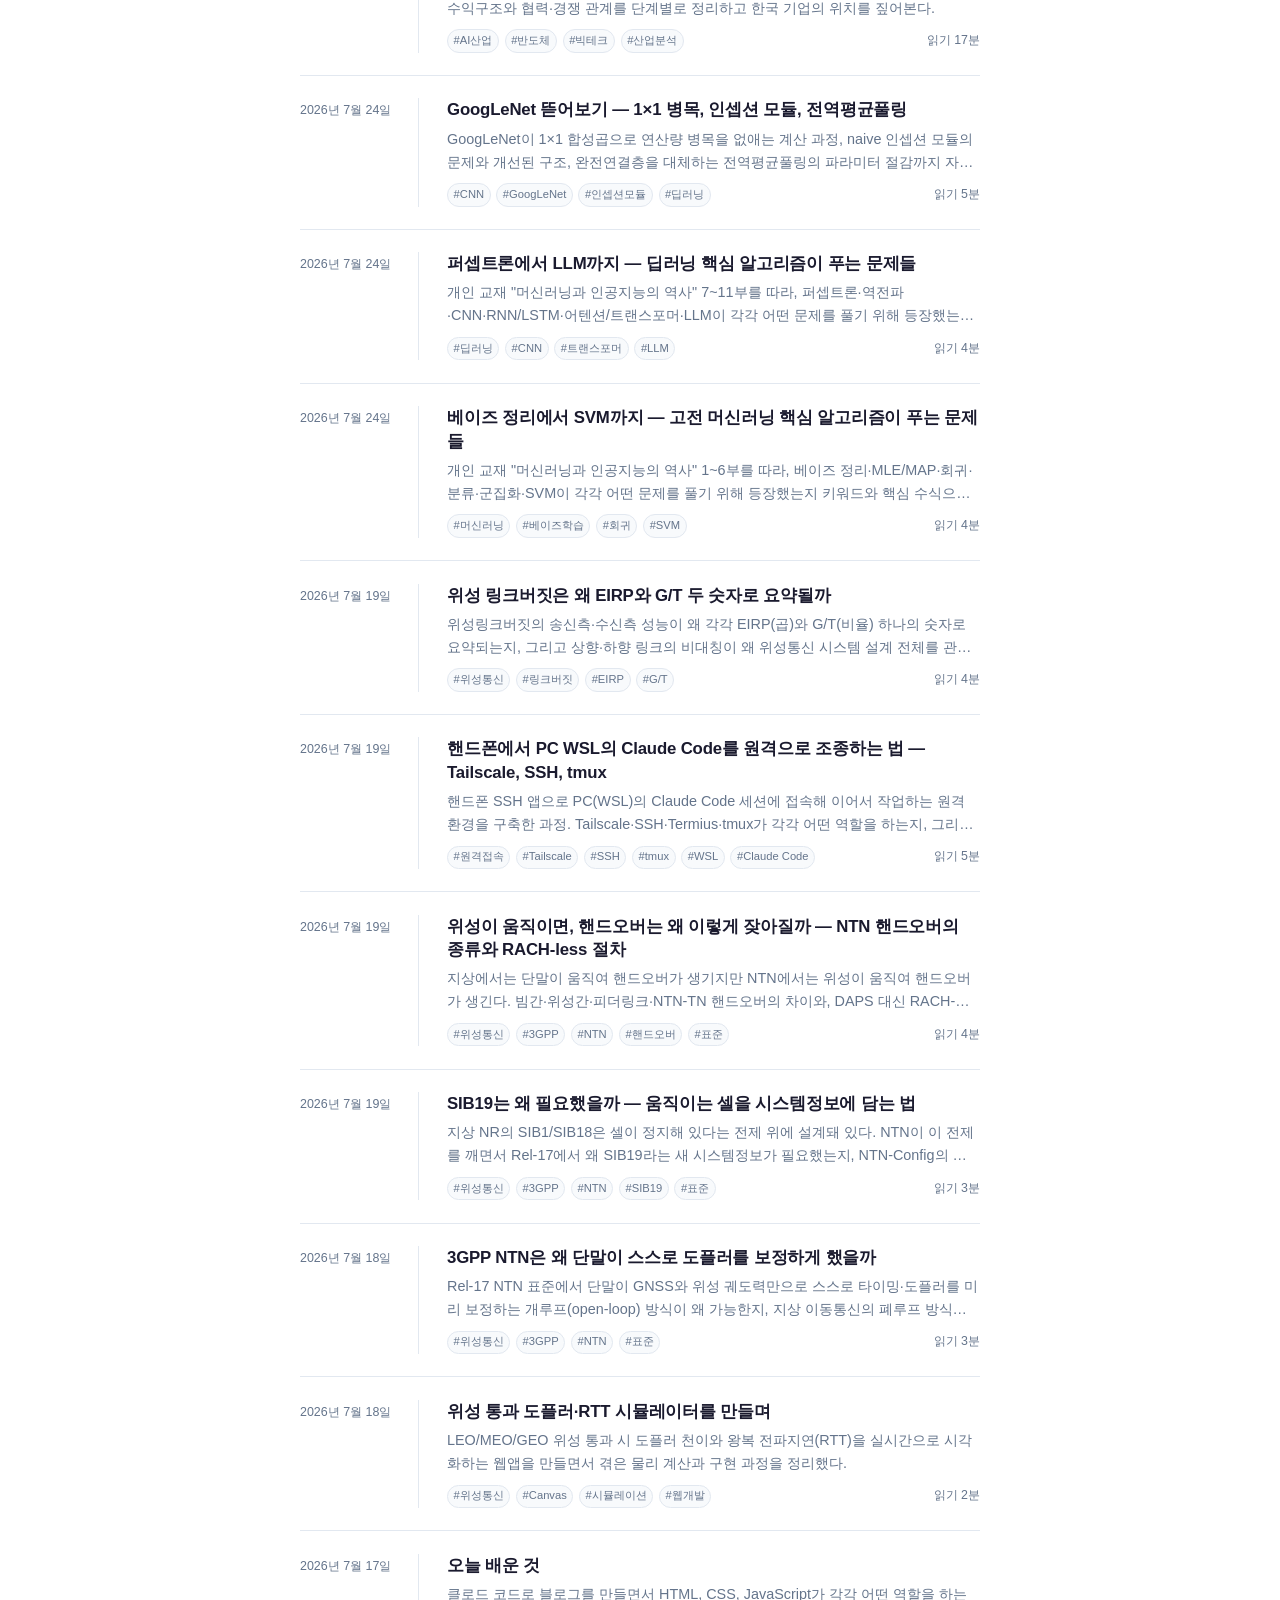
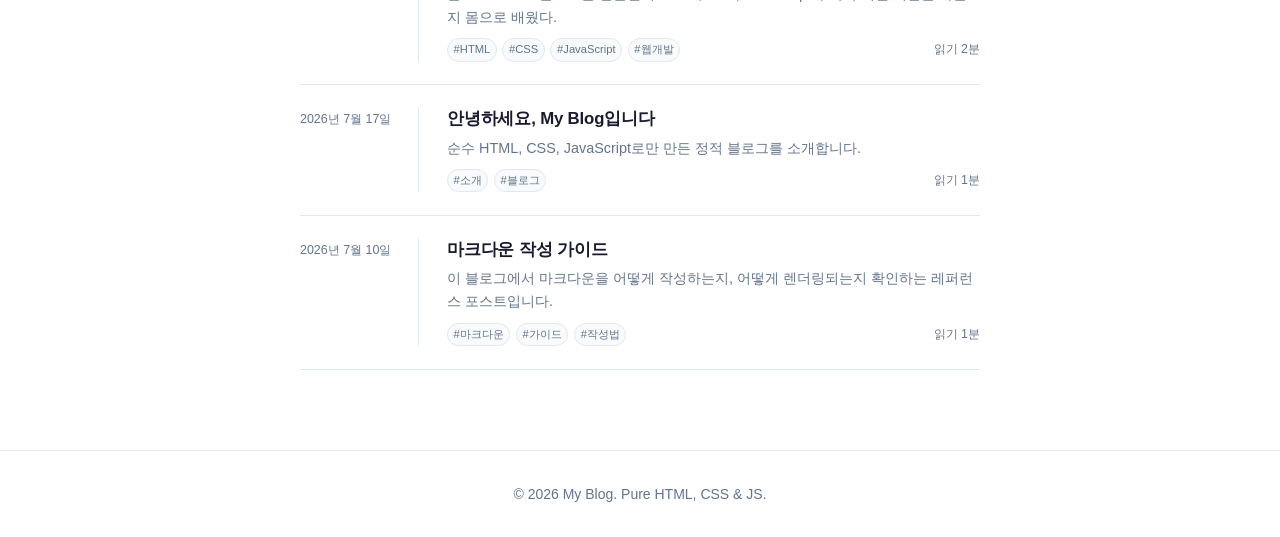
==== commit 15936f23: "3gpp-spec-map: IMS Architecture(23.228) 추가 (89→90종) IMS만 Stage 2 없이 24.229(SIP, Stage 3)로 바로 들어가 있었다" ====
--- a/index.html
+++ b/index.html
@@ -163,7 +163,7 @@
             <div class="app-info">
               <span class="app-badge">3GPP표준</span>
               <h3 class="app-title">3GPP UE 프로토콜 스펙 지도</h3>
-              <p class="app-desc">LTE/NR 단말 프로토콜 개발자가 봐야 하는 3GPP 스펙 89종을 번호 나열이 아니라 protocol stack 구조 위에 배치했습니다. Layer를 눌러 들어가면 각 스펙을 언제 펼치게 되는지, NTN clause가 어디에 있는지까지 확인할 수 있습니다.</p>
+              <p class="app-desc">LTE/NR 단말 프로토콜 개발자가 봐야 하는 3GPP 스펙 90종을 번호 나열이 아니라 protocol stack 구조 위에 배치했습니다. Layer를 눌러 들어가면 각 스펙을 언제 펼치게 되는지, NTN clause가 어디에 있는지까지 확인할 수 있습니다.</p>
               <a href="apps/3gpp-spec-map/index.html" class="app-link" target="_blank" rel="noopener">
                 앱 열기 →
               </a>
